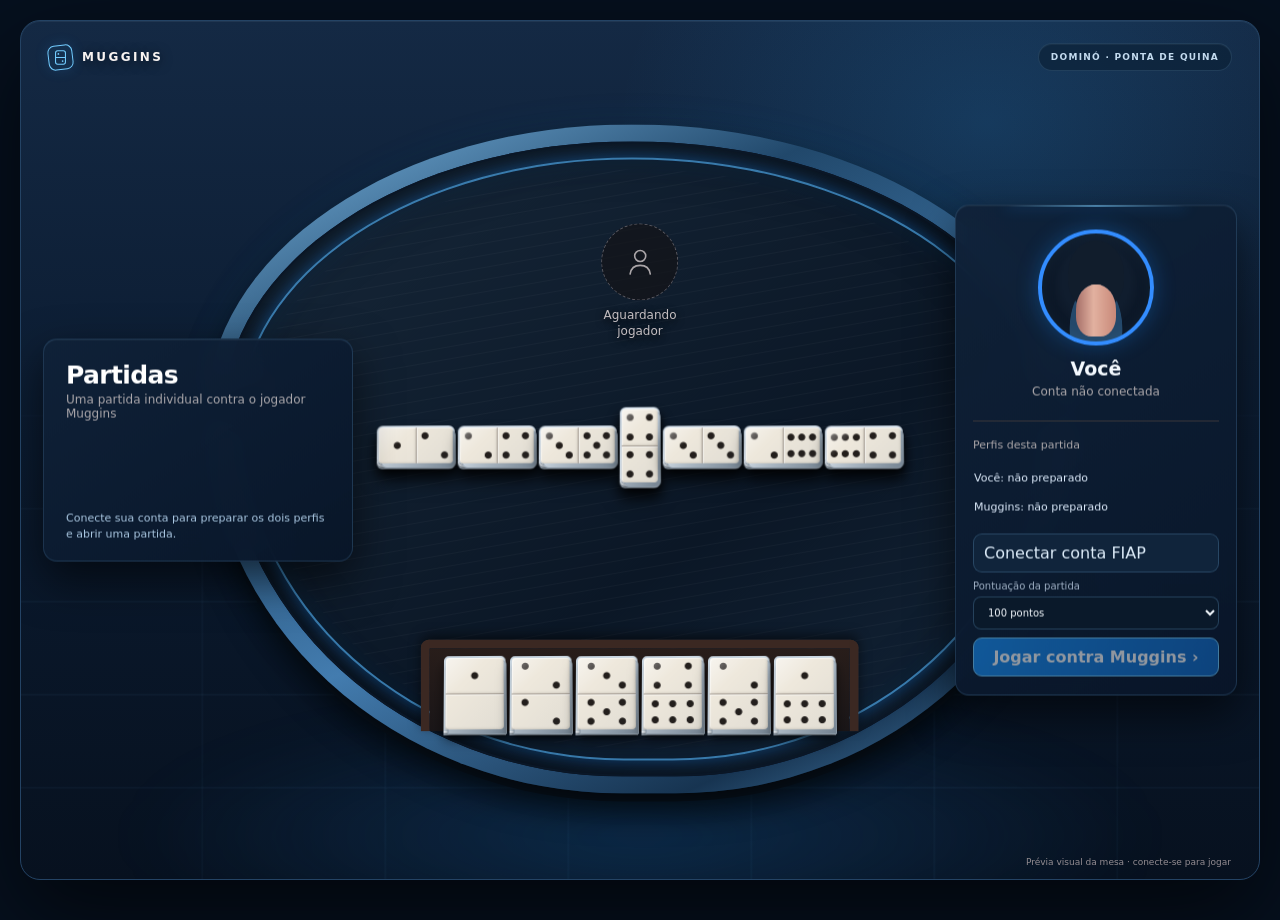
==== Muggins.Web/wwwroot/index.html @ 6d7291f7 "Add web client and double-end scoring" ====
<!doctype html>
<html lang="pt-BR">
<head>
  <meta charset="utf-8">
  <meta name="viewport" content="width=device-width, initial-scale=1">
  <meta name="theme-color" content="#071426">
  <title>Muggins — Partidas</title>
  <style>
    :root {
      --blue: #338dff;
      --blue-bright: #72ccff;
      --blue-pale: #b9e8ff;
      --coal: #071426;
      --panel: #0c1b30;
      --muted: #9eafc3;
      --white: #f3f8fd;
      --felt: #10243b;
      --wood: #173c62;
      font-family: Inter, ui-sans-serif, system-ui, -apple-system, BlinkMacSystemFont, "Segoe UI", sans-serif;
      color: var(--white);
      color-scheme: dark;
    }
    * { box-sizing: border-box; }
    body { min-width: 320px; min-height: 100vh; margin: 0; background: #06101e; }
    .stage {
      position: relative;
      width: min(1600px, calc(100% - 40px));
      height: min(920px, calc(100svh - 40px));
      min-height: 700px;
      margin: 20px auto;
      overflow: hidden;
      isolation: isolate;
      border: 1px solid #244364;
      border-radius: 20px;
      background:
        radial-gradient(ellipse at 51% 43%, #1a75bb42 0, transparent 37%),
        radial-gradient(ellipse at 78% 12%, #2a9ef12b 0, transparent 27%),
        linear-gradient(180deg, #142944 0%, #0b1b30 49%, #07111f 100%);
      box-shadow: 0 34px 90px #0009, inset 0 1px #b8e2ff12;
    }
    .stage::before {
      content: ""; position: absolute; z-index: -1; inset: 0;
      opacity: .33;
      background-image: repeating-linear-gradient(0deg, transparent 0 90px, #5384ae42 91px, transparent 93px), repeating-linear-gradient(90deg, transparent 0 180px, #5384ae35 181px, transparent 183px);
      mask-image: linear-gradient(transparent 33%, #000 65%);
    }
    .stage::after { content: ""; position: absolute; z-index: -1; left: 8%; right: 8%; bottom: -10%; height: 30%; background: radial-gradient(ellipse, #2089e536, transparent 70%); filter: blur(26px); }
    .topbar { position: absolute; z-index: 6; top: 22px; left: 27px; right: 27px; display: flex; align-items: center; justify-content: space-between; }
    .brand { display: flex; align-items: center; gap: 9px; color: #f8f3f1; font-size: 12px; font-weight: 850; letter-spacing: .2em; text-shadow: 0 2px 12px #0009; }
    .brand-mark { width: 25px; height: 25px; display: grid; place-items: center; border: 1px solid var(--blue-bright); border-radius: 7px; color: var(--blue-bright); background: #1a56852e; transform: rotate(-7deg); box-shadow: 0 0 14px #2e9cff26; }
    .brand-mark svg { width: 17px; height: 17px; transform: rotate(7deg); }
    .ambient-label { padding: 8px 12px; border: 1px solid #8fd0ff25; border-radius: 999px; color: #c4dbef; background: #0c2136a8; box-shadow: inset 0 1px #e7f6ff0c; font-size: 9px; font-weight: 700; letter-spacing: .14em; text-transform: uppercase; }
    .world { position: absolute; inset: 0; }

    .oval-table {
      position: absolute; left: 50%; top: 51%; width: min(70%, 1050px); height: 78%; min-height: 540px;
      transform: translate(-50%, -50%); border: 17px solid transparent; border-radius: 49% 51% 46% 48% / 43% 44% 56% 57%;
      background: linear-gradient(145deg, #17283a, #0b1726 60%, #14263a) padding-box, linear-gradient(155deg, #7ebbe8, #21486b 28%, #437caf 57%, #173451 83%, #5594c8) border-box;
      box-shadow: 0 18px 30px #000b, 0 8px 0 #0b1a2b, inset 0 0 0 2px #0b1726, inset 0 0 50px #0009, 0 0 38px #167cbd16;
    }
    .oval-table::before { content: ""; position: absolute; inset: 16px; border: 2px solid #54b7ff9c; border-radius: inherit; box-shadow: 0 0 16px #168cff58, inset 0 0 28px #168cff16; }
    .oval-table::after { content: ""; position: absolute; inset: 28px; border-radius: inherit; opacity: .45; background: repeating-linear-gradient(170deg, transparent 0 4px, #fff1 5px, transparent 6px 12px); pointer-events: none; }
    .table-cup { position: absolute; z-index: 1; top: 37%; width: 76px; height: 54px; border: 5px solid #345e80; border-radius: 45%; background: #0b1725; box-shadow: inset 0 0 0 2px #17324c, 0 4px 7px #0009, 0 0 13px #1c8de51c; }
    .table-cup.left { left: -25px; transform: rotate(-55deg); }
    .table-cup.right { right: -25px; transform: rotate(55deg); }
    .waiting-seat { position: absolute; z-index: 2; top: 13%; left: 50%; display: flex; flex-direction: column; align-items: center; gap: 8px; transform: translateX(-50%); color: #c4bec1; text-align: center; font-size: 12px; text-shadow: 0 2px 8px #000; }
    .waiting-icon { width: 77px; height: 77px; display: grid; place-items: center; border: 1px dashed #aaa2a879; border-radius: 50%; color: #aaa5a8; background: #141316a8; }
    .waiting-icon svg { width: 34px; height: 34px; }
    .waiting-seat span { max-width: 100px; line-height: 1.3; }
    .domino-chain { position: absolute; z-index: 3; top: 48%; left: 50%; display: flex; align-items: center; gap: 3px; transform: translate(-50%, -50%); filter: drop-shadow(0 8px 6px #0009); }
    .domino { position: relative; isolation: isolate; flex: 0 0 auto; display: flex; overflow: visible; border: 2px solid #d7e2ed; border-radius: 6px; background: linear-gradient(145deg, #fffdf6, #d9d2c7); box-shadow: 0 1px 0 #f7fbff, 0 2px 0 #bbc5cf, 0 4px 0 #87939e, 0 9px 13px #0008, inset 0 1px 1px #fff; transform: perspective(650px) rotateX(8deg) rotateY(-2deg); transform-style: preserve-3d; }
    .domino::before { content: ""; position: absolute; z-index: -1; inset: 2px -3px -5px 2px; border: 1px solid #8997a4; border-radius: inherit; background: linear-gradient(130deg, #edf5fc, #b5c1cc 40%, #748391); box-shadow: 0 3px 5px #0007; transform: translateZ(-3px); }
    .domino::after { content: ""; position: absolute; z-index: 2; inset: 0; border-radius: inherit; background: linear-gradient(135deg, #fff8, transparent 33%, #273f5611 100%); pointer-events: none; }
    .domino.horizontal { width: 78px; height: 40px; }
    .domino.vertical { width: 40px; height: 78px; flex-direction: column; }
    .half { --pip-core: 3.1px; --pip-halo: 4px; position: relative; flex: 1; min-width: 0; min-height: 0; background-color: #eee8dc; background-repeat: no-repeat; box-shadow: inset 1px 1px 1px #fff9, inset -1px -1px 2px #8c847938; }
    .horizontal .half:first-child { border-radius: 4px 0 0 4px; }
    .horizontal .half:last-child { border-radius: 0 4px 4px 0; }
    .horizontal .half + .half { border-left: 1px solid #a9a096; }
    .vertical .half:first-child, .rack .domino > .half:first-child { border-radius: 4px 4px 0 0; }
    .vertical .half:last-child, .rack .domino > .half:last-child { border-radius: 0 0 4px 4px; }
    .vertical .half + .half { border-top: 1px solid #a9a096; }
    .half[data-v="0"] { background-image: none; }
    .half[data-v="1"] { background-image: radial-gradient(circle at 50% 50%, #231e1b var(--pip-core), transparent var(--pip-halo)); }
    .half[data-v="2"] { background-image: radial-gradient(circle at 23% 23%, #231e1b var(--pip-core), transparent var(--pip-halo)), radial-gradient(circle at 77% 77%, #231e1b var(--pip-core), transparent var(--pip-halo)); }
    .half[data-v="3"] { background-image: radial-gradient(circle at 23% 23%, #231e1b var(--pip-core), transparent var(--pip-halo)), radial-gradient(circle at 50% 50%, #231e1b var(--pip-core), transparent var(--pip-halo)), radial-gradient(circle at 77% 77%, #231e1b var(--pip-core), transparent var(--pip-halo)); }
    .half[data-v="4"] { background-image: radial-gradient(circle at 23% 23%, #231e1b var(--pip-core), transparent var(--pip-halo)), radial-gradient(circle at 77% 23%, #231e1b var(--pip-core), transparent var(--pip-halo)), radial-gradient(circle at 23% 77%, #231e1b var(--pip-core), transparent var(--pip-halo)), radial-gradient(circle at 77% 77%, #231e1b var(--pip-core), transparent var(--pip-halo)); }
    .half[data-v="5"] { background-image: radial-gradient(circle at 23% 23%, #231e1b var(--pip-core), transparent var(--pip-halo)), radial-gradient(circle at 77% 23%, #231e1b var(--pip-core), transparent var(--pip-halo)), radial-gradient(circle at 50% 50%, #231e1b var(--pip-core), transparent var(--pip-halo)), radial-gradient(circle at 23% 77%, #231e1b var(--pip-core), transparent var(--pip-halo)), radial-gradient(circle at 77% 77%, #231e1b var(--pip-core), transparent var(--pip-halo)); }
    .half[data-v="6"] { background-image: radial-gradient(circle at 20% 27%, #231e1b var(--pip-core), transparent var(--pip-halo)), radial-gradient(circle at 50% 27%, #231e1b var(--pip-core), transparent var(--pip-halo)), radial-gradient(circle at 80% 27%, #231e1b var(--pip-core), transparent var(--pip-halo)), radial-gradient(circle at 20% 73%, #231e1b var(--pip-core), transparent var(--pip-halo)), radial-gradient(circle at 50% 73%, #231e1b var(--pip-core), transparent var(--pip-halo)), radial-gradient(circle at 80% 73%, #231e1b var(--pip-core), transparent var(--pip-halo)); }
    .rack { position: absolute; z-index: 3; left: 50%; bottom: 7%; display: flex; gap: 0; padding: 7px 12px 0; border: 9px solid #3b2822; border-bottom: 0; border-radius: 9px 9px 0 0; background: linear-gradient(180deg, #281d1a, #191517); box-shadow: 0 -4px 12px #0008; transform: translateX(-50%); }
    .rack .domino { width: 62px; height: 76px; flex-direction: column; margin: 0 2px; border-color: #c8d5e0; border-radius: 5px 5px 0 0; }
    .rack .half + .half { border-top: 1px solid #a9a096; border-left: 0; }
    .rack .half { background-size: 100% 100%; }
    .rooms-panel, .profile-panel { position: absolute; z-index: 5; top: 50%; border: 1px solid #47749a50; border-radius: 14px; background: linear-gradient(145deg, #102239f2, #091629f5); box-shadow: 0 18px 45px #0009, inset 0 1px #e1f4ff0c; backdrop-filter: blur(16px); transform: translateY(-50%); }
    .rooms-panel { left: 22px; width: 310px; padding: 21px 17px 18px; }
    .panel-heading { margin: 0 0 3px 5px; color: #fff; font-size: 25px; font-weight: 800; letter-spacing: -.025em; }
    .panel-subtitle { margin: 0 0 18px 5px; color: #aaa7ab; font-size: 12px; }
    .room-list { display: grid; gap: 8px; }
    .room-row { min-height: 58px; display: grid; grid-template-columns: 28px 1fr 1px 1fr 14px; align-items: center; gap: 10px; padding: 0 12px; border: 1px solid #29292c; border-radius: 10px; color: #cbc8ca; background: linear-gradient(135deg, #202022, #1a1a1c); font-size: 12px; }
    .room-row.selected { position: relative; border: 1px solid var(--blue); color: #fff; background: linear-gradient(105deg, #12385c, #122238 68%); box-shadow: 0 0 20px #168cff2a, inset 0 0 0 1px #8bd5ff1c; }
    .room-row.selected::before { content: ""; position: absolute; top: 10px; bottom: 10px; left: -1px; width: 3px; border-radius: 3px; background: var(--blue-bright); box-shadow: 0 0 10px #42aaff; }
    .people-icon { width: 21px; height: 21px; color: #a6a4a7; }
    .selected .people-icon { color: var(--blue-bright); }
    .room-separator { width: 1px; height: 24px; background: #454247; }
    .room-target { white-space: nowrap; }
    .chevron { color: #d5d1d3; font-size: 20px; font-weight: 300; line-height: 1; }
    .selected .chevron { color: var(--blue-bright); }
    .profile-panel { right: 22px; width: 282px; padding: 23px 17px 18px; text-align: center; }
    .profile-panel::before { content: ""; position: absolute; top: 0; left: 18%; right: 18%; height: 1px; background: linear-gradient(90deg, transparent, #7bcfff, transparent); box-shadow: 0 0 14px #168cff; }
    .portrait { width: 116px; height: 116px; display: grid; place-items: center; margin: 1px auto 12px; overflow: hidden; border: 4px solid var(--blue); border-radius: 50%; background: radial-gradient(circle at 50% 32%, #ecc5b5 0 19%, transparent 20%), radial-gradient(ellipse at 50% 89%, #24486a 0 34%, transparent 35%), radial-gradient(ellipse at 50% 44%, #101d2e 0 44%, #0a1423 69%); box-shadow: 0 0 22px #168cff50, inset 0 0 15px #8bd5ff15; font-size: 0; }
    .portrait::after { content: ""; width: 40px; height: 52px; margin-top: 45px; border-radius: 48% 48% 38% 38%; background: linear-gradient(90deg, #a66f68, #e2b1a0 44%, #c98979); box-shadow: 0 -36px 0 8px #111d2c; }
    .profile-name { margin: 0; font-size: 19px; font-weight: 750; }
    .profile-status { margin: 5px 0 0; color: #aaa6a9; font-size: 12px; }
    .profile-divider { height: 1px; margin: 22px 0 17px; background: #39373a; }
    .details-title { margin: 0 0 12px; color: #aaa6a9; text-align: left; font-size: 11px; }
    .detail-row { display: flex; align-items: center; gap: 13px; padding: 8px 1px; color: #f1eef0; text-align: left; font-size: 14px; }
    .detail-icon { width: 22px; height: 22px; color: #c3c1c3; }
    .detail-separator { width: 1px; height: 20px; margin-left: 2px; background: #464347; }
    .enter-link { min-height: 54px; display: flex; align-items: center; justify-content: center; gap: 8px; margin-top: 17px; border: 1px solid #74cfff; border-radius: 10px; color: #fff; background: linear-gradient(105deg, #168cf0, #1269c3); box-shadow: 0 7px 24px #087de755, inset 0 1px #d7f2ff55; font-size: 14px; font-weight: 800; text-decoration: none; transition: filter .2s ease, transform .2s ease; }
    .enter-link:hover { filter: brightness(1.12); transform: translateY(-1px); }
    .enter-link:focus-visible { outline: 3px solid #a6e2ff; outline-offset: 3px; }
    .disclaimer { position: absolute; z-index: 6; right: 28px; bottom: 12px; color: #938c91; font-size: 9px; }
    button, input, select { font: inherit; }
    .room-list { min-height: 62px; }
    .lobby-status { margin: 10px 5px 0; color: #a9c7e1; font-size: 11px; line-height: 1.45; }
    .setup-actions { display: grid; gap: 8px; margin-top: 12px; }
    .profile-action { min-height: 39px; padding: 8px 10px; border: 1px solid #47749a70; border-radius: 9px; color: #ddecf9; background: #10243b; text-align: left; cursor: pointer; }
    .profile-action:hover:not(:disabled) { border-color: var(--blue-bright); background: #123253; }
    .profile-action:disabled { opacity: .55; cursor: wait; }
    .profile-action.primary { border-color: #74cfff; color: #fff; background: linear-gradient(105deg, #168cf0, #1269c3); font-weight: 800; text-align: center; }
    .target-label { display: grid; gap: 5px; color: #9eafc3; font-size: 10px; text-align: left; }
    .target-label select { width: 100%; padding: 9px 10px; border: 1px solid #47749a70; border-radius: 8px; color: #f3f8fd; background: #0a192a; }
    .profile-detail { display: block; min-width: 0; overflow: hidden; color: #dceafa; font-size: 11px; text-overflow: ellipsis; white-space: nowrap; }
    .auth-overlay { position: fixed; z-index: 20; inset: 0; display: grid; place-items: center; padding: 18px; background: #030a13d9; backdrop-filter: blur(12px); }
    .auth-overlay[hidden] { display: none; }
    .auth-card { position: relative; width: min(430px, 100%); padding: 28px; border: 1px solid #4b88b7; border-radius: 18px; background: linear-gradient(145deg, #122b47, #091729); box-shadow: 0 25px 80px #000b, inset 0 1px #e1f4ff1b; }
    .auth-card h2 { margin: 0 32px 8px 0; font-size: 23px; }
    .auth-card p { color: #a9bfd5; font-size: 12px; line-height: 1.5; }
    .auth-form { display: grid; gap: 10px; margin-top: 16px; }
    #email-form[hidden], #token-form[hidden] { display: none !important; }
    .auth-form label { color: #bfd5e9; font-size: 11px; }
    .auth-form input { width: 100%; padding: 12px; border: 1px solid #41688b; border-radius: 9px; color: white; background: #071627; }
    .auth-form input:focus { outline: 2px solid #72ccff; outline-offset: 1px; }
    .auth-message { min-height: 18px; margin: 12px 0 0; color: #8fd6ff; font-size: 11px; }
    .auth-close { position: absolute; top: 14px; right: 15px; width: 34px; height: 34px; border: 1px solid #41688b; border-radius: 9px; color: #ddecf9; background: #0a1a2b; cursor: pointer; }
    .disconnect-button { color: #a9bfd5; background: transparent; border: 0; text-decoration: underline; cursor: pointer; font-size: 10px; }
    #start-match[hidden], #resume-match[hidden], #connect-open[hidden], #prepare-human[hidden], #prepare-bot[hidden], #disconnect[hidden] { display: none !important; }
    .profile-panel { max-height: 88%; overflow-y: auto; }

    @media (max-width: 1180px) and (min-width: 761px) {
      .rooms-panel { left: 15px; width: 275px; padding: 18px 13px; }
      .profile-panel { right: 15px; width: 255px; padding: 20px 14px 15px; }
      .room-row { grid-template-columns: 24px 1fr 1px 1fr 12px; gap: 7px; min-height: 54px; padding: 0 9px; font-size: 11px; }
      .oval-table { width: 73%; }
      .rack .domino { width: 52px; height: 66px; }
      .domino-chain { transform: translate(-50%, -50%) scale(.82); }
    }
    @media (max-width: 760px) {
      body { background: #06101e; }
      .stage { width: 100%; height: auto; min-height: 100svh; margin: 0; overflow: hidden; border: 0; border-radius: 0; }
      .topbar { top: 17px; left: 17px; right: 17px; }
      .ambient-label { font-size: 8px; }
      .world { position: relative; inset: auto; display: flex; flex-direction: column; gap: 13px; padding: 70px 13px 29px; }
      .oval-table { position: relative; inset: auto; order: 0; width: 100%; height: 295px; min-height: 0; transform: none; border-width: 11px; }
      .oval-table::before { inset: 10px; border-width: 1px; }
      .oval-table::after { inset: 20px; }
      .table-cup { width: 48px; height: 34px; border-width: 3px; }
      .table-cup.left { left: -20px; }
      .table-cup.right { right: -20px; }
      .waiting-seat { top: 9%; gap: 5px; font-size: 10px; }
      .waiting-icon { width: 54px; height: 54px; }
      .waiting-icon svg { width: 27px; }
      .domino-chain { top: 53%; gap: 1px; transform: translate(-50%, -50%) scale(.56); }
      .rack { bottom: 6%; padding: 4px 6px 0; border-width: 6px; }
      .rack .domino { width: 42px; height: 54px; margin: 0 1px; }
      .half[data-v="1"], .half[data-v="2"], .half[data-v="3"], .half[data-v="4"], .half[data-v="5"], .half[data-v="6"] { background-size: 100% 100%; }
      .rooms-panel, .profile-panel { position: relative; inset: auto; width: 100%; transform: none; }
      .rooms-panel { order: 1; padding: 17px 14px; }
      .profile-panel { order: 2; padding: 19px 15px 16px; }
      .room-list { grid-template-columns: repeat(2, minmax(0, 1fr)); gap: 7px; }
      .room-row { min-height: 51px; grid-template-columns: 20px 1fr 1px auto 10px; gap: 6px; padding: 0 7px; font-size: 10px; }
      .people-icon { width: 17px; height: 17px; }
      .room-target { font-size: 9px; }
      .room-separator { height: 19px; }
      .panel-heading { font-size: 22px; }
      .panel-subtitle { margin-bottom: 13px; font-size: 11px; }
      .profile-panel { display: grid; grid-template-columns: 84px 1fr; text-align: left; column-gap: 13px; }
      .portrait { grid-row: 1 / span 2; width: 77px; height: 77px; margin: 0; border-width: 3px; }
      .portrait::after { width: 31px; height: 42px; margin-top: 32px; box-shadow: 0 -29px 0 6px #2a1d22; }
      .profile-name { align-self: end; font-size: 17px; }
      .profile-status { align-self: start; margin-top: 3px; }
      .profile-divider, .details-title, .detail-row, .enter-link { grid-column: 1 / -1; }
      .profile-divider { margin: 14px 0 10px; }
      .details-title { margin-bottom: 5px; }
      .detail-row { padding: 6px 0; }
      .enter-link { min-height: 48px; margin-top: 12px; }
      .disclaimer { position: relative; right: auto; bottom: auto; order: 3; padding: 0 0 4px; text-align: center; }
    }
    @media (max-width: 380px) {
      .room-list { grid-template-columns: 1fr; }
      .room-row { min-height: 46px; grid-template-columns: 24px 1fr 1px 1fr 14px; gap: 8px; padding: 0 10px; font-size: 11px; }
      .room-target { font-size: 10px; }
      .oval-table { height: 260px; }
      .domino-chain { transform: translate(-50%, -50%) scale(.5); }
      .rack .domino { width: 38px; height: 49px; }
    }
    @media (prefers-reduced-motion: reduce) { *, *::before, *::after { transition-duration: .01ms !important; } }
  </style>
</head>
<body data-page="lobby">
  <main class="stage">
    <header class="topbar">
      <div class="brand"><span class="brand-mark" aria-hidden="true"><svg viewBox="0 0 24 24" fill="none"><rect x="5" y="2.5" width="14" height="19" rx="3" stroke="currentColor" stroke-width="1.5"/><path d="M5.5 12h13" stroke="currentColor" stroke-width="1.5"/><circle cx="9" cy="7" r="1.2" fill="currentColor"/><circle cx="15" cy="17" r="1.2" fill="currentColor"/></svg></span>MUGGINS</div>
      <span class="ambient-label">Dominó · Ponta de quina</span>
    </header>
    <div class="world">
      <section class="oval-table" aria-label="Mesa de dominó aguardando um jogador">
        <div class="table-cup left" aria-hidden="true"></div><div class="table-cup right" aria-hidden="true"></div>
        <div class="waiting-seat"><div class="waiting-icon" aria-hidden="true"><svg viewBox="0 0 32 32" fill="none"><circle cx="16" cy="10" r="5.2" stroke="currentColor" stroke-width="1.5"/><path d="M6.5 27c.8-5.5 4.1-8.2 9.5-8.2s8.7 2.7 9.5 8.2" stroke="currentColor" stroke-width="1.5" stroke-linecap="round"/></svg></div><span>Aguardando<br>jogador</span></div>
        <div class="domino-chain" aria-hidden="true">
          <div class="domino horizontal"><span class="half" data-v="1"></span><span class="half" data-v="2"></span></div>
          <div class="domino horizontal"><span class="half" data-v="2"></span><span class="half" data-v="4"></span></div>
          <div class="domino horizontal"><span class="half" data-v="3"></span><span class="half" data-v="5"></span></div>
          <div class="domino vertical"><span class="half" data-v="4"></span><span class="half" data-v="4"></span></div>
          <div class="domino horizontal"><span class="half" data-v="3"></span><span class="half" data-v="3"></span></div>
          <div class="domino horizontal"><span class="half" data-v="2"></span><span class="half" data-v="6"></span></div>
          <div class="domino horizontal"><span class="half" data-v="6"></span><span class="half" data-v="4"></span></div>
        </div>
        <div class="rack" aria-hidden="true">
          <div class="domino"><span class="half" data-v="1"></span><span class="half" data-v="0"></span></div>
          <div class="domino"><span class="half" data-v="2"></span><span class="half" data-v="2"></span></div>
          <div class="domino"><span class="half" data-v="3"></span><span class="half" data-v="5"></span></div>
          <div class="domino"><span class="half" data-v="4"></span><span class="half" data-v="6"></span></div>
          <div class="domino"><span class="half" data-v="2"></span><span class="half" data-v="5"></span></div>
          <div class="domino"><span class="half" data-v="1"></span><span class="half" data-v="6"></span></div>
        </div>
      </section>

      <section class="rooms-panel" aria-labelledby="rooms-title">
        <h1 class="panel-heading" id="rooms-title">Partidas</h1>
        <p class="panel-subtitle" id="lobby-subtitle">Uma partida individual contra o jogador Muggins</p>
        <div class="room-list" id="room-list" aria-live="polite"></div>
        <p class="lobby-status" id="lobby-status">Conecte sua conta para preparar os dois perfis e abrir uma partida.</p>
      </section>

      <aside class="profile-panel" aria-label="Seu perfil e mesa selecionada">
        <div class="portrait" aria-hidden="true"></div>
        <h2 class="profile-name" id="profile-name">Você</h2>
        <p class="profile-status" id="profile-status">Conta não conectada</p>
        <div class="profile-divider"></div>
        <p class="details-title">Perfis desta partida</p>
        <div class="detail-row"><span class="profile-detail" id="human-profile">Você: não preparado</span></div>
        <div class="detail-row"><span class="profile-detail" id="bot-profile">Muggins: não preparado</span></div>
        <div class="setup-actions">
          <button class="profile-action" id="connect-open" type="button">Conectar conta FIAP</button>
          <button class="profile-action" id="prepare-human" type="button" hidden>Preparar seu perfil</button>
          <button class="profile-action" id="prepare-bot" type="button" hidden>Preparar perfil Muggins</button>
          <label class="target-label">Pontuação da partida
            <select id="target-score"><option value="50">50 pontos</option><option value="100" selected>100 pontos</option><option value="150">150 pontos</option></select>
          </label>
          <button class="profile-action primary" id="start-match" type="button" disabled>Jogar contra Muggins ›</button>
          <a class="enter-link" id="resume-match" href="partida.html" hidden>Continuar partida ›</a>
          <button class="disconnect-button" id="disconnect" type="button" hidden>Desconectar e liberar perfis</button>
        </div>
      </aside>
    </div>
    <span class="disclaimer" id="disclaimer">Prévia visual da mesa · conecte-se para jogar</span>
  </main>
  <div class="auth-overlay" id="auth-overlay" hidden>
    <section class="auth-card" role="dialog" aria-modal="true" aria-labelledby="auth-title">
      <button class="auth-close" id="auth-close" type="button" aria-label="Fechar">×</button>
      <h2 id="auth-title">Conectar sua conta</h2>
      <p>Use seu e-mail FIAP para solicitar um token. O token e as chaves dos perfis ficam guardados de forma protegida neste computador.</p>
      <form class="auth-form" id="email-form">
        <label for="login-email">E-mail FIAP</label>
        <input id="login-email" name="email" type="email" autocomplete="email" required placeholder="nome@fiap.com.br">
        <button class="profile-action primary" type="submit">Solicitar token por e-mail</button>
      </form>
      <form class="auth-form" id="token-form" hidden>
        <label for="access-token">Token recebido por e-mail</label>
        <input id="access-token" name="token" type="password" autocomplete="one-time-code" required>
        <button class="profile-action primary" type="submit">Conectar</button>
      </form>
      <p class="auth-message" id="auth-message" role="status" aria-live="polite"></p>
    </section>
  </div>
  <script src="/app.js" defer></script>
</body>
</html>
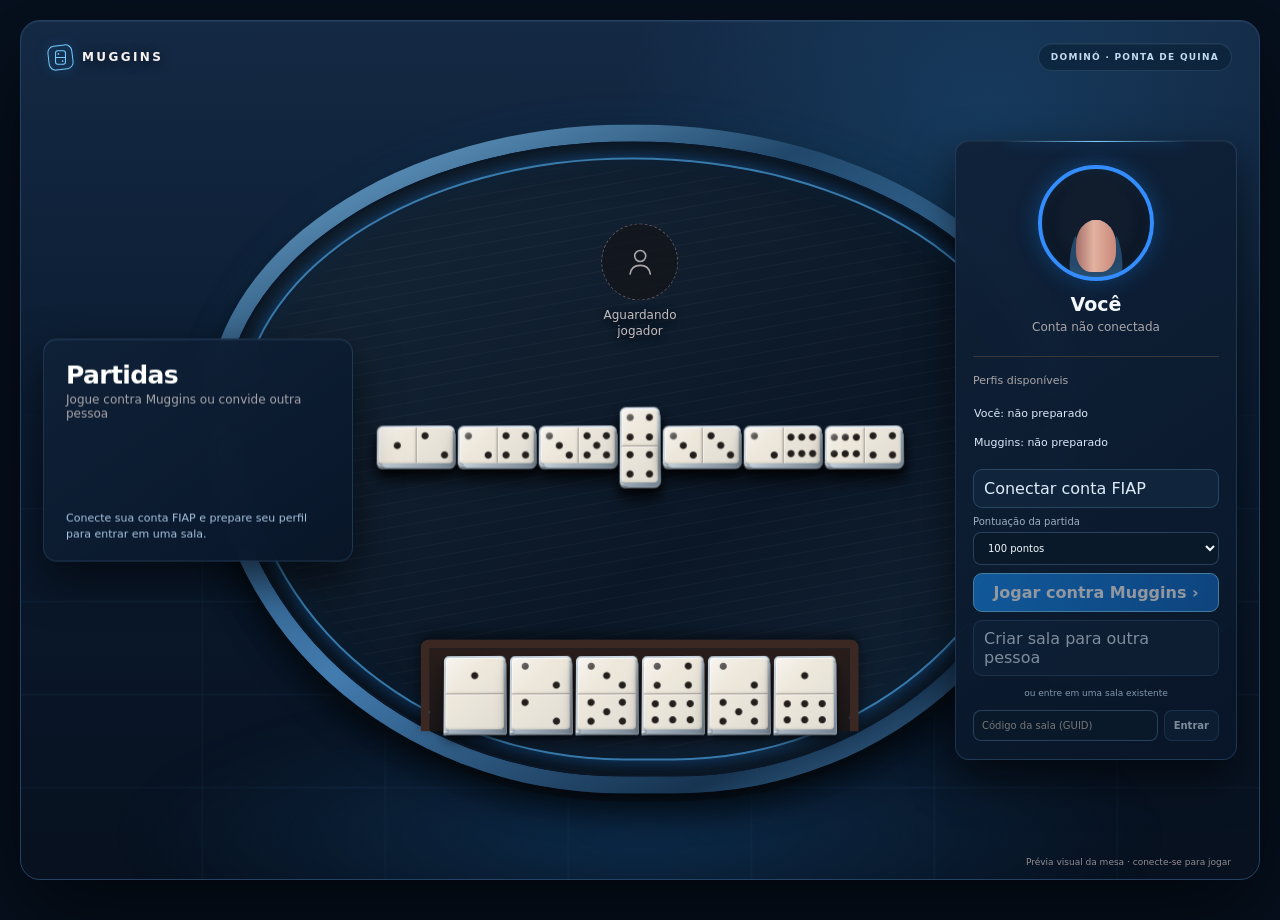
==== commit ee7d01bb: "Add online room controls to lobby" ====
--- a/Muggins.Web/wwwroot/index.html
+++ b/Muggins.Web/wwwroot/index.html
@@ -130,6 +130,15 @@
     .profile-action.primary { border-color: #74cfff; color: #fff; background: linear-gradient(105deg, #168cf0, #1269c3); font-weight: 800; text-align: center; }
     .target-label { display: grid; gap: 5px; color: #9eafc3; font-size: 10px; text-align: left; }
     .target-label select { width: 100%; padding: 9px 10px; border: 1px solid #47749a70; border-radius: 8px; color: #f3f8fd; background: #0a192a; }
+    .online-separator { margin: 4px 0; color: #8298ae; text-align: center; font-size: 9px; }
+    .join-room-row { display: grid; grid-template-columns: minmax(0, 1fr) auto; gap: 6px; }
+    .join-room-row input { min-width: 0; padding: 9px 8px; border: 1px solid #47749a70; border-radius: 8px; color: #f3f8fd; background: #0a192a; font-size: 10px; }
+    .join-room-row button, .small-action { padding: 7px 9px; border: 1px solid #47749a70; border-radius: 8px; color: #ddecf9; background: #10243b; cursor: pointer; font-size: 10px; font-weight: 700; }
+    .join-room-row button:disabled, .profile-action:disabled, .small-action:disabled { cursor: not-allowed; opacity: .55; }
+    .online-room { display: grid; gap: 6px; padding: 10px; border: 1px solid #47749a70; border-radius: 10px; background: #08182a; text-align: left; }
+    .online-room[hidden] { display: none !important; }
+    .online-room-status { margin: 0; color: #c3dbf0; font-size: 10px; line-height: 1.4; }
+    .online-code { overflow-wrap: anywhere; color: #8fd6ff; font-family: ui-monospace, monospace; font-size: 10px; }
     .profile-detail { display: block; min-width: 0; overflow: hidden; color: #dceafa; font-size: 11px; text-overflow: ellipsis; white-space: nowrap; }
     .auth-overlay { position: fixed; z-index: 20; inset: 0; display: grid; place-items: center; padding: 18px; background: #030a13d9; backdrop-filter: blur(12px); }
     .auth-overlay[hidden] { display: none; }
@@ -144,7 +153,7 @@
     .auth-message { min-height: 18px; margin: 12px 0 0; color: #8fd6ff; font-size: 11px; }
     .auth-close { position: absolute; top: 14px; right: 15px; width: 34px; height: 34px; border: 1px solid #41688b; border-radius: 9px; color: #ddecf9; background: #0a1a2b; cursor: pointer; }
     .disconnect-button { color: #a9bfd5; background: transparent; border: 0; text-decoration: underline; cursor: pointer; font-size: 10px; }
-    #start-match[hidden], #resume-match[hidden], #connect-open[hidden], #prepare-human[hidden], #prepare-bot[hidden], #disconnect[hidden] { display: none !important; }
+    #start-match[hidden], #resume-match[hidden], #connect-open[hidden], #prepare-human[hidden], #prepare-bot[hidden], #disconnect[hidden], #create-online[hidden], #start-online[hidden] { display: none !important; }
     .profile-panel { max-height: 88%; overflow-y: auto; }
 
     @media (max-width: 1180px) and (min-width: 761px) {
@@ -238,9 +247,9 @@
 
       <section class="rooms-panel" aria-labelledby="rooms-title">
         <h1 class="panel-heading" id="rooms-title">Partidas</h1>
-        <p class="panel-subtitle" id="lobby-subtitle">Uma partida individual contra o jogador Muggins</p>
+        <p class="panel-subtitle" id="lobby-subtitle">Jogue contra Muggins ou convide outra pessoa</p>
         <div class="room-list" id="room-list" aria-live="polite"></div>
-        <p class="lobby-status" id="lobby-status">Conecte sua conta para preparar os dois perfis e abrir uma partida.</p>
+        <p class="lobby-status" id="lobby-status">Conecte sua conta FIAP e prepare seu perfil para entrar em uma sala.</p>
       </section>
 
       <aside class="profile-panel" aria-label="Seu perfil e mesa selecionada">
@@ -248,7 +257,7 @@
         <h2 class="profile-name" id="profile-name">Você</h2>
         <p class="profile-status" id="profile-status">Conta não conectada</p>
         <div class="profile-divider"></div>
-        <p class="details-title">Perfis desta partida</p>
+        <p class="details-title">Perfis disponíveis</p>
         <div class="detail-row"><span class="profile-detail" id="human-profile">Você: não preparado</span></div>
         <div class="detail-row"><span class="profile-detail" id="bot-profile">Muggins: não preparado</span></div>
         <div class="setup-actions">
@@ -259,6 +268,18 @@
             <select id="target-score"><option value="50">50 pontos</option><option value="100" selected>100 pontos</option><option value="150">150 pontos</option></select>
           </label>
           <button class="profile-action primary" id="start-match" type="button" disabled>Jogar contra Muggins ›</button>
+          <button class="profile-action" id="create-online" type="button" disabled>Criar sala para outra pessoa</button>
+          <div class="online-separator">ou entre em uma sala existente</div>
+          <div class="join-room-row">
+            <input id="join-room-code" type="text" inputmode="text" autocomplete="off" placeholder="Código da sala (GUID)" aria-label="Código da sala">
+            <button id="join-online" type="button" disabled>Entrar</button>
+          </div>
+          <div class="online-room" id="online-room" hidden>
+            <p class="online-room-status" id="online-room-status"></p>
+            <strong class="online-code" id="online-room-code"></strong>
+            <button class="small-action" id="copy-room-code" type="button">Copiar código</button>
+            <button class="profile-action primary" id="start-online" type="button" hidden>Iniciar com o outro jogador ›</button>
+          </div>
           <a class="enter-link" id="resume-match" href="partida.html" hidden>Continuar partida ›</a>
           <button class="disconnect-button" id="disconnect" type="button" hidden>Desconectar e liberar perfis</button>
         </div>
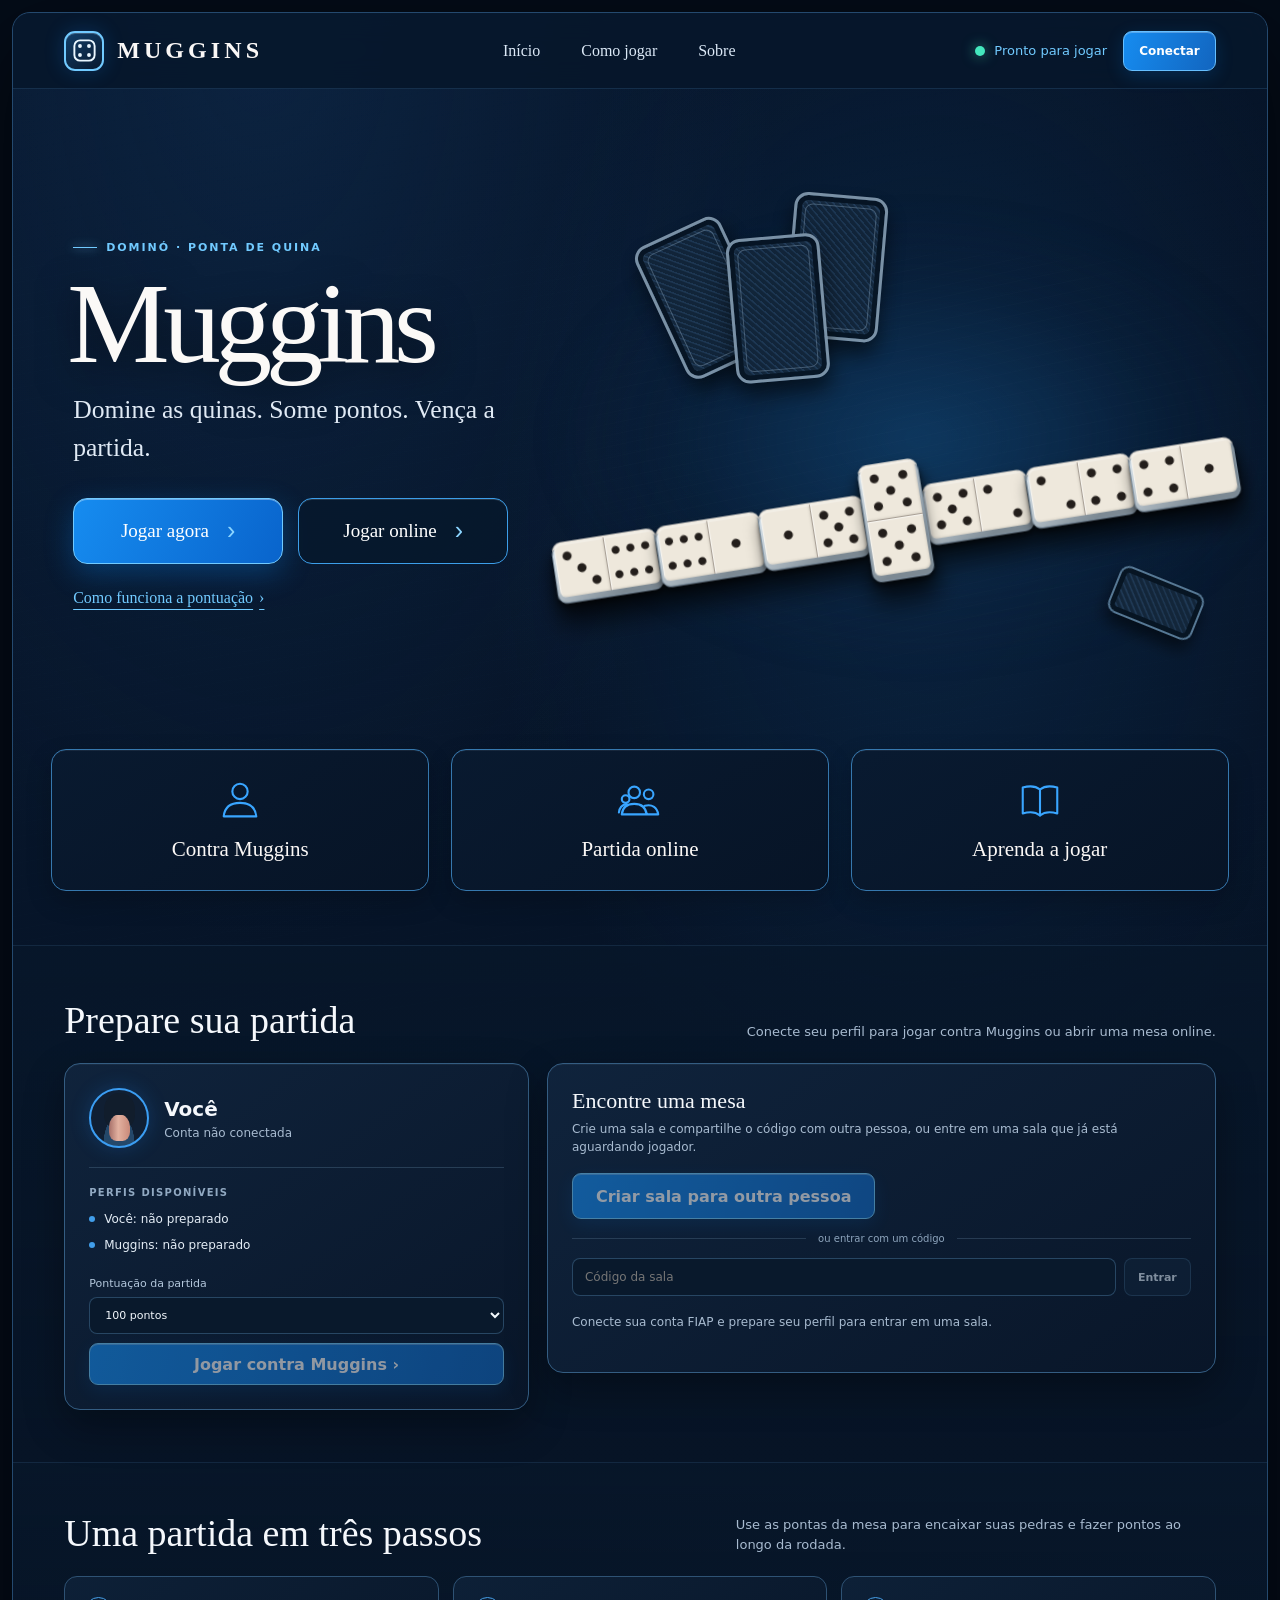
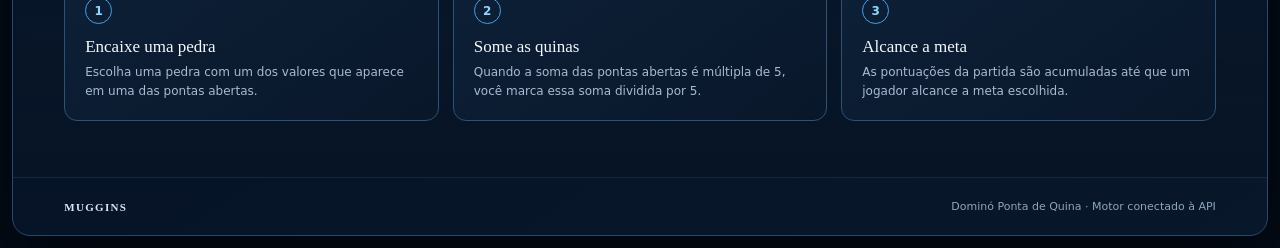
==== commit a14e3872: "Redesenha página inicial do Muggins" ====
--- a/Muggins.Web/wwwroot/index.html
+++ b/Muggins.Web/wwwroot/index.html
@@ -4,146 +4,161 @@
   <meta charset="utf-8">
   <meta name="viewport" content="width=device-width, initial-scale=1">
   <meta name="theme-color" content="#071426">
-  <title>Muggins — Partidas</title>
+  <title>Muggins — Dominó Ponta de Quina</title>
   <style>
     :root {
-      --blue: #338dff;
-      --blue-bright: #72ccff;
-      --blue-pale: #b9e8ff;
-      --coal: #071426;
-      --panel: #0c1b30;
-      --muted: #9eafc3;
-      --white: #f3f8fd;
-      --felt: #10243b;
-      --wood: #173c62;
+      --blue: #168cff;
+      --blue-bright: #71caff;
+      --blue-soft: #a9ddff;
+      --navy: #061326;
+      --panel: #0b1b30;
+      --muted: #a8bbd0;
+      --white: #f5f8fc;
       font-family: Inter, ui-sans-serif, system-ui, -apple-system, BlinkMacSystemFont, "Segoe UI", sans-serif;
       color: var(--white);
       color-scheme: dark;
     }
     * { box-sizing: border-box; }
-    body { min-width: 320px; min-height: 100vh; margin: 0; background: #06101e; }
-    .stage {
-      position: relative;
-      width: min(1600px, calc(100% - 40px));
-      height: min(920px, calc(100svh - 40px));
-      min-height: 700px;
-      margin: 20px auto;
-      overflow: hidden;
-      isolation: isolate;
-      border: 1px solid #244364;
-      border-radius: 20px;
-      background:
-        radial-gradient(ellipse at 51% 43%, #1a75bb42 0, transparent 37%),
-        radial-gradient(ellipse at 78% 12%, #2a9ef12b 0, transparent 27%),
-        linear-gradient(180deg, #142944 0%, #0b1b30 49%, #07111f 100%);
-      box-shadow: 0 34px 90px #0009, inset 0 1px #b8e2ff12;
-    }
-    .stage::before {
-      content: ""; position: absolute; z-index: -1; inset: 0;
-      opacity: .33;
-      background-image: repeating-linear-gradient(0deg, transparent 0 90px, #5384ae42 91px, transparent 93px), repeating-linear-gradient(90deg, transparent 0 180px, #5384ae35 181px, transparent 183px);
-      mask-image: linear-gradient(transparent 33%, #000 65%);
-    }
-    .stage::after { content: ""; position: absolute; z-index: -1; left: 8%; right: 8%; bottom: -10%; height: 30%; background: radial-gradient(ellipse, #2089e536, transparent 70%); filter: blur(26px); }
-    .topbar { position: absolute; z-index: 6; top: 22px; left: 27px; right: 27px; display: flex; align-items: center; justify-content: space-between; }
-    .brand { display: flex; align-items: center; gap: 9px; color: #f8f3f1; font-size: 12px; font-weight: 850; letter-spacing: .2em; text-shadow: 0 2px 12px #0009; }
-    .brand-mark { width: 25px; height: 25px; display: grid; place-items: center; border: 1px solid var(--blue-bright); border-radius: 7px; color: var(--blue-bright); background: #1a56852e; transform: rotate(-7deg); box-shadow: 0 0 14px #2e9cff26; }
-    .brand-mark svg { width: 17px; height: 17px; transform: rotate(7deg); }
-    .ambient-label { padding: 8px 12px; border: 1px solid #8fd0ff25; border-radius: 999px; color: #c4dbef; background: #0c2136a8; box-shadow: inset 0 1px #e7f6ff0c; font-size: 9px; font-weight: 700; letter-spacing: .14em; text-transform: uppercase; }
-    .world { position: absolute; inset: 0; }
-
-    .oval-table {
-      position: absolute; left: 50%; top: 51%; width: min(70%, 1050px); height: 78%; min-height: 540px;
-      transform: translate(-50%, -50%); border: 17px solid transparent; border-radius: 49% 51% 46% 48% / 43% 44% 56% 57%;
-      background: linear-gradient(145deg, #17283a, #0b1726 60%, #14263a) padding-box, linear-gradient(155deg, #7ebbe8, #21486b 28%, #437caf 57%, #173451 83%, #5594c8) border-box;
-      box-shadow: 0 18px 30px #000b, 0 8px 0 #0b1a2b, inset 0 0 0 2px #0b1726, inset 0 0 50px #0009, 0 0 38px #167cbd16;
-    }
-    .oval-table::before { content: ""; position: absolute; inset: 16px; border: 2px solid #54b7ff9c; border-radius: inherit; box-shadow: 0 0 16px #168cff58, inset 0 0 28px #168cff16; }
-    .oval-table::after { content: ""; position: absolute; inset: 28px; border-radius: inherit; opacity: .45; background: repeating-linear-gradient(170deg, transparent 0 4px, #fff1 5px, transparent 6px 12px); pointer-events: none; }
-    .table-cup { position: absolute; z-index: 1; top: 37%; width: 76px; height: 54px; border: 5px solid #345e80; border-radius: 45%; background: #0b1725; box-shadow: inset 0 0 0 2px #17324c, 0 4px 7px #0009, 0 0 13px #1c8de51c; }
-    .table-cup.left { left: -25px; transform: rotate(-55deg); }
-    .table-cup.right { right: -25px; transform: rotate(55deg); }
-    .waiting-seat { position: absolute; z-index: 2; top: 13%; left: 50%; display: flex; flex-direction: column; align-items: center; gap: 8px; transform: translateX(-50%); color: #c4bec1; text-align: center; font-size: 12px; text-shadow: 0 2px 8px #000; }
-    .waiting-icon { width: 77px; height: 77px; display: grid; place-items: center; border: 1px dashed #aaa2a879; border-radius: 50%; color: #aaa5a8; background: #141316a8; }
-    .waiting-icon svg { width: 34px; height: 34px; }
-    .waiting-seat span { max-width: 100px; line-height: 1.3; }
-    .domino-chain { position: absolute; z-index: 3; top: 48%; left: 50%; display: flex; align-items: center; gap: 3px; transform: translate(-50%, -50%); filter: drop-shadow(0 8px 6px #0009); }
-    .domino { position: relative; isolation: isolate; flex: 0 0 auto; display: flex; overflow: visible; border: 2px solid #d7e2ed; border-radius: 6px; background: linear-gradient(145deg, #fffdf6, #d9d2c7); box-shadow: 0 1px 0 #f7fbff, 0 2px 0 #bbc5cf, 0 4px 0 #87939e, 0 9px 13px #0008, inset 0 1px 1px #fff; transform: perspective(650px) rotateX(8deg) rotateY(-2deg); transform-style: preserve-3d; }
-    .domino::before { content: ""; position: absolute; z-index: -1; inset: 2px -3px -5px 2px; border: 1px solid #8997a4; border-radius: inherit; background: linear-gradient(130deg, #edf5fc, #b5c1cc 40%, #748391); box-shadow: 0 3px 5px #0007; transform: translateZ(-3px); }
-    .domino::after { content: ""; position: absolute; z-index: 2; inset: 0; border-radius: inherit; background: linear-gradient(135deg, #fff8, transparent 33%, #273f5611 100%); pointer-events: none; }
-    .domino.horizontal { width: 78px; height: 40px; }
-    .domino.vertical { width: 40px; height: 78px; flex-direction: column; }
-    .half { --pip-core: 3.1px; --pip-halo: 4px; position: relative; flex: 1; min-width: 0; min-height: 0; background-color: #eee8dc; background-repeat: no-repeat; box-shadow: inset 1px 1px 1px #fff9, inset -1px -1px 2px #8c847938; }
-    .horizontal .half:first-child { border-radius: 4px 0 0 4px; }
-    .horizontal .half:last-child { border-radius: 0 4px 4px 0; }
-    .horizontal .half + .half { border-left: 1px solid #a9a096; }
-    .vertical .half:first-child, .rack .domino > .half:first-child { border-radius: 4px 4px 0 0; }
-    .vertical .half:last-child, .rack .domino > .half:last-child { border-radius: 0 0 4px 4px; }
-    .vertical .half + .half { border-top: 1px solid #a9a096; }
-    .half[data-v="0"] { background-image: none; }
-    .half[data-v="1"] { background-image: radial-gradient(circle at 50% 50%, #231e1b var(--pip-core), transparent var(--pip-halo)); }
-    .half[data-v="2"] { background-image: radial-gradient(circle at 23% 23%, #231e1b var(--pip-core), transparent var(--pip-halo)), radial-gradient(circle at 77% 77%, #231e1b var(--pip-core), transparent var(--pip-halo)); }
-    .half[data-v="3"] { background-image: radial-gradient(circle at 23% 23%, #231e1b var(--pip-core), transparent var(--pip-halo)), radial-gradient(circle at 50% 50%, #231e1b var(--pip-core), transparent var(--pip-halo)), radial-gradient(circle at 77% 77%, #231e1b var(--pip-core), transparent var(--pip-halo)); }
-    .half[data-v="4"] { background-image: radial-gradient(circle at 23% 23%, #231e1b var(--pip-core), transparent var(--pip-halo)), radial-gradient(circle at 77% 23%, #231e1b var(--pip-core), transparent var(--pip-halo)), radial-gradient(circle at 23% 77%, #231e1b var(--pip-core), transparent var(--pip-halo)), radial-gradient(circle at 77% 77%, #231e1b var(--pip-core), transparent var(--pip-halo)); }
-    .half[data-v="5"] { background-image: radial-gradient(circle at 23% 23%, #231e1b var(--pip-core), transparent var(--pip-halo)), radial-gradient(circle at 77% 23%, #231e1b var(--pip-core), transparent var(--pip-halo)), radial-gradient(circle at 50% 50%, #231e1b var(--pip-core), transparent var(--pip-halo)), radial-gradient(circle at 23% 77%, #231e1b var(--pip-core), transparent var(--pip-halo)), radial-gradient(circle at 77% 77%, #231e1b var(--pip-core), transparent var(--pip-halo)); }
-    .half[data-v="6"] { background-image: radial-gradient(circle at 20% 27%, #231e1b var(--pip-core), transparent var(--pip-halo)), radial-gradient(circle at 50% 27%, #231e1b var(--pip-core), transparent var(--pip-halo)), radial-gradient(circle at 80% 27%, #231e1b var(--pip-core), transparent var(--pip-halo)), radial-gradient(circle at 20% 73%, #231e1b var(--pip-core), transparent var(--pip-halo)), radial-gradient(circle at 50% 73%, #231e1b var(--pip-core), transparent var(--pip-halo)), radial-gradient(circle at 80% 73%, #231e1b var(--pip-core), transparent var(--pip-halo)); }
-    .rack { position: absolute; z-index: 3; left: 50%; bottom: 7%; display: flex; gap: 0; padding: 7px 12px 0; border: 9px solid #3b2822; border-bottom: 0; border-radius: 9px 9px 0 0; background: linear-gradient(180deg, #281d1a, #191517); box-shadow: 0 -4px 12px #0008; transform: translateX(-50%); }
-    .rack .domino { width: 62px; height: 76px; flex-direction: column; margin: 0 2px; border-color: #c8d5e0; border-radius: 5px 5px 0 0; }
-    .rack .half + .half { border-top: 1px solid #a9a096; border-left: 0; }
-    .rack .half { background-size: 100% 100%; }
-    .rooms-panel, .profile-panel { position: absolute; z-index: 5; top: 50%; border: 1px solid #47749a50; border-radius: 14px; background: linear-gradient(145deg, #102239f2, #091629f5); box-shadow: 0 18px 45px #0009, inset 0 1px #e1f4ff0c; backdrop-filter: blur(16px); transform: translateY(-50%); }
-    .rooms-panel { left: 22px; width: 310px; padding: 21px 17px 18px; }
-    .panel-heading { margin: 0 0 3px 5px; color: #fff; font-size: 25px; font-weight: 800; letter-spacing: -.025em; }
-    .panel-subtitle { margin: 0 0 18px 5px; color: #aaa7ab; font-size: 12px; }
-    .room-list { display: grid; gap: 8px; }
-    .room-row { min-height: 58px; display: grid; grid-template-columns: 28px 1fr 1px 1fr 14px; align-items: center; gap: 10px; padding: 0 12px; border: 1px solid #29292c; border-radius: 10px; color: #cbc8ca; background: linear-gradient(135deg, #202022, #1a1a1c); font-size: 12px; }
-    .room-row.selected { position: relative; border: 1px solid var(--blue); color: #fff; background: linear-gradient(105deg, #12385c, #122238 68%); box-shadow: 0 0 20px #168cff2a, inset 0 0 0 1px #8bd5ff1c; }
-    .room-row.selected::before { content: ""; position: absolute; top: 10px; bottom: 10px; left: -1px; width: 3px; border-radius: 3px; background: var(--blue-bright); box-shadow: 0 0 10px #42aaff; }
-    .people-icon { width: 21px; height: 21px; color: #a6a4a7; }
-    .selected .people-icon { color: var(--blue-bright); }
-    .room-separator { width: 1px; height: 24px; background: #454247; }
-    .room-target { white-space: nowrap; }
-    .chevron { color: #d5d1d3; font-size: 20px; font-weight: 300; line-height: 1; }
-    .selected .chevron { color: var(--blue-bright); }
-    .profile-panel { right: 22px; width: 282px; padding: 23px 17px 18px; text-align: center; }
-    .profile-panel::before { content: ""; position: absolute; top: 0; left: 18%; right: 18%; height: 1px; background: linear-gradient(90deg, transparent, #7bcfff, transparent); box-shadow: 0 0 14px #168cff; }
-    .portrait { width: 116px; height: 116px; display: grid; place-items: center; margin: 1px auto 12px; overflow: hidden; border: 4px solid var(--blue); border-radius: 50%; background: radial-gradient(circle at 50% 32%, #ecc5b5 0 19%, transparent 20%), radial-gradient(ellipse at 50% 89%, #24486a 0 34%, transparent 35%), radial-gradient(ellipse at 50% 44%, #101d2e 0 44%, #0a1423 69%); box-shadow: 0 0 22px #168cff50, inset 0 0 15px #8bd5ff15; font-size: 0; }
-    .portrait::after { content: ""; width: 40px; height: 52px; margin-top: 45px; border-radius: 48% 48% 38% 38%; background: linear-gradient(90deg, #a66f68, #e2b1a0 44%, #c98979); box-shadow: 0 -36px 0 8px #111d2c; }
-    .profile-name { margin: 0; font-size: 19px; font-weight: 750; }
-    .profile-status { margin: 5px 0 0; color: #aaa6a9; font-size: 12px; }
-    .profile-divider { height: 1px; margin: 22px 0 17px; background: #39373a; }
-    .details-title { margin: 0 0 12px; color: #aaa6a9; text-align: left; font-size: 11px; }
-    .detail-row { display: flex; align-items: center; gap: 13px; padding: 8px 1px; color: #f1eef0; text-align: left; font-size: 14px; }
-    .detail-icon { width: 22px; height: 22px; color: #c3c1c3; }
-    .detail-separator { width: 1px; height: 20px; margin-left: 2px; background: #464347; }
-    .enter-link { min-height: 54px; display: flex; align-items: center; justify-content: center; gap: 8px; margin-top: 17px; border: 1px solid #74cfff; border-radius: 10px; color: #fff; background: linear-gradient(105deg, #168cf0, #1269c3); box-shadow: 0 7px 24px #087de755, inset 0 1px #d7f2ff55; font-size: 14px; font-weight: 800; text-decoration: none; transition: filter .2s ease, transform .2s ease; }
-    .enter-link:hover { filter: brightness(1.12); transform: translateY(-1px); }
-    .enter-link:focus-visible { outline: 3px solid #a6e2ff; outline-offset: 3px; }
-    .disclaimer { position: absolute; z-index: 6; right: 28px; bottom: 12px; color: #938c91; font-size: 9px; }
+    [hidden] { display: none !important; }
+    html { scroll-behavior: smooth; }
+    body { min-width: 320px; min-height: 100vh; margin: 0; padding: 12px; color: var(--white); background: #040c18; }
     button, input, select { font: inherit; }
-    .room-list { min-height: 62px; }
-    .lobby-status { margin: 10px 5px 0; color: #a9c7e1; font-size: 11px; line-height: 1.45; }
-    .setup-actions { display: grid; gap: 8px; margin-top: 12px; }
-    .profile-action { min-height: 39px; padding: 8px 10px; border: 1px solid #47749a70; border-radius: 9px; color: #ddecf9; background: #10243b; text-align: left; cursor: pointer; }
+    button, a { -webkit-tap-highlight-color: transparent; }
+    .site-shell {
+      position: relative; isolation: isolate; width: min(1580px, 100%); min-height: calc(100svh - 24px); margin: 0 auto; overflow: hidden;
+      border: 1px solid #24496e; border-radius: 18px;
+      background: radial-gradient(ellipse at 73% 28%, #14528c3d, transparent 34%), radial-gradient(ellipse at 20% 0%, #163d6a55, transparent 36%), linear-gradient(145deg, #07172d, #061326 60%, #08172a);
+      box-shadow: 0 28px 90px #0009, inset 0 1px #d8efff12;
+    }
+    .site-shell::before { content: ""; position: absolute; z-index: -1; inset: 0; pointer-events: none; opacity: .19; background: repeating-linear-gradient(170deg, transparent 0 5px, #8db9df0c 6px, transparent 7px 13px); mask-image: linear-gradient(#000 0%, #000 55%, transparent 100%); }
+    .topbar { position: relative; z-index: 5; min-height: 76px; display: flex; align-items: center; justify-content: space-between; gap: 24px; padding: 0 clamp(22px, 4vw, 64px); border-bottom: 1px solid #4178a840; background: #07172bd9; backdrop-filter: blur(14px); }
+    .brand { display: inline-flex; align-items: center; gap: 13px; color: #f9f7f6; font-family: Georgia, "Times New Roman", serif; font-size: 24px; font-weight: 700; letter-spacing: .17em; text-decoration: none; white-space: nowrap; }
+    .brand-mark { width: 40px; height: 40px; display: grid; place-items: center; border: 2px solid var(--blue-bright); border-radius: 11px; color: #eaf7ff; background: linear-gradient(145deg, #123e68, #081a30); box-shadow: 0 0 20px #168cff35, inset 0 1px #fff3; }
+    .brand-mark svg { width: 27px; height: 27px; }
+    .topnav { display: flex; align-items: center; gap: clamp(18px, 3.2vw, 48px); }
+    .topnav a { position: relative; padding: 10px 0; color: #dce9f7; font-family: Georgia, "Times New Roman", serif; font-size: 16px; text-decoration: none; transition: color .18s ease; }
+    .topnav a:hover, .topnav a:focus-visible { color: var(--blue-bright); }
+    .topnav a::after { content: ""; position: absolute; right: 0; bottom: 2px; left: 0; height: 2px; background: var(--blue); transform: scaleX(0); transform-origin: left; transition: transform .18s ease; }
+    .topnav a:hover::after, .topnav a:focus-visible::after { transform: scaleX(1); }
+    .header-actions { display: flex; align-items: center; gap: 16px; }
+    .connection-pill { display: inline-flex; align-items: center; gap: 9px; color: var(--blue-bright); font-size: 13px; white-space: nowrap; }
+    .connection-pill.disconnected { color: #a8bbd0; }
+    .connection-pill.disconnected .connection-dot { background: #8b9caf; box-shadow: none; }
+    .connection-dot { width: 10px; height: 10px; border-radius: 50%; background: #44e7bd; box-shadow: 0 0 13px #44e7bd9c; }
+    .connect-button { min-height: 40px; padding: 8px 15px; border: 1px solid #66bfff; border-radius: 9px; color: white; background: linear-gradient(110deg, #168cf0, #1265bf); box-shadow: 0 5px 18px #087de733, inset 0 1px #fff4; font-size: 12px; font-weight: 750; cursor: pointer; }
+    .connect-button:hover { filter: brightness(1.12); }
+
+    .hero { min-height: clamp(500px, 61vw, 660px); display: grid; grid-template-columns: minmax(410px, .88fr) minmax(470px, 1.12fr); align-items: center; gap: 12px; padding: 38px clamp(34px, 4.7vw, 74px) 24px; }
+    .hero-copy { position: relative; z-index: 2; padding-bottom: 12px; }
+    .eyebrow { display: inline-flex; align-items: center; gap: 9px; margin-bottom: 13px; color: var(--blue-bright); font-size: 11px; font-weight: 750; letter-spacing: .18em; text-transform: uppercase; }
+    .eyebrow::before { content: ""; width: 24px; height: 1px; background: currentColor; box-shadow: 0 0 10px currentColor; }
+    h1 { margin: 0 0 11px -6px; color: #fbf9f7; font-family: Georgia, "Times New Roman", serif; font-size: clamp(76px, 9vw, 136px); font-weight: 500; letter-spacing: -.055em; line-height: .98; text-shadow: 0 9px 38px #0008; }
+    .hero-subtitle { max-width: 560px; margin: 0; color: #e0eaf5; font-family: Georgia, "Times New Roman", serif; font-size: clamp(19px, 2vw, 27px); line-height: 1.5; }
+    .hero-actions { display: flex; flex-wrap: wrap; gap: 15px; margin-top: 30px; }
+    .hero-button { min-width: 210px; min-height: 66px; display: inline-flex; align-items: center; justify-content: center; gap: 18px; padding: 14px 22px; border: 1px solid #71caff; border-radius: 14px; color: #fff; font-family: Georgia, "Times New Roman", serif; font-size: 19px; text-decoration: none; cursor: pointer; transition: transform .18s ease, filter .18s ease, box-shadow .18s ease; }
+    .hero-button:hover { filter: brightness(1.12); transform: translateY(-2px); }
+    .hero-button:focus-visible, .feature-card:focus-visible, button:focus-visible, a:focus-visible { outline: 3px solid #a8e1ff; outline-offset: 3px; }
+    .hero-button.primary { background: linear-gradient(115deg, #168cf0, #0964cc); box-shadow: 0 9px 29px #087de755, inset 0 1px #ffffff5c; }
+    .hero-button.secondary { border-color: #3c9ee9; background: #07182ccc; box-shadow: inset 0 1px #e3f5ff24; }
+    .button-arrow { color: #8bd5ff; font-family: Arial, sans-serif; font-size: 25px; line-height: 1; }
+    .score-link { display: inline-flex; align-items: center; gap: 6px; margin-top: 25px; color: var(--blue-bright); font-family: Georgia, "Times New Roman", serif; font-size: 16px; text-decoration: underline; text-underline-offset: 6px; }
+    .score-link:hover { color: #d6f1ff; }
+    .hero-art { position: relative; min-width: 0; height: min(480px, 47vw); min-height: 330px; isolation: isolate; }
+    .hero-art::before { content: ""; position: absolute; z-index: -1; inset: 5% -13% 0 -5%; border-radius: 50%; background: radial-gradient(ellipse, #1768a851, #0b2b4d28 49%, transparent 72%); filter: blur(13px); }
+    .hero-art::after { content: ""; position: absolute; z-index: -1; inset: 0 -8% -2% -6%; border-radius: 46%; background: repeating-linear-gradient(168deg, transparent 0 4px, #eaf7ff08 5px, transparent 6px 11px); opacity: .38; mask-image: radial-gradient(ellipse, #000 0 54%, transparent 75%); }
+    .back-stack { position: absolute; top: 5%; left: 11%; width: 245px; height: 155px; opacity: .9; transform: rotate(-13deg); }
+    .back-tile { position: absolute; width: 94px; height: 145px; border: 3px solid #879eb2; border-radius: 14px; background: repeating-linear-gradient(45deg, #13263a 0 3px, #203a56 4px 5px), linear-gradient(145deg, #31516d, #0a1726 80%); box-shadow: 0 12px 20px #0009, inset 0 0 0 5px #071523, inset 0 1px 9px #a8d6ff60; }
+    .back-tile::after { content: ""; position: absolute; inset: 8px; border: 1px solid #8ba5bb75; border-radius: 8px; }
+    .back-tile:nth-child(1) { top: 0; left: 8px; transform: rotate(-12deg); }
+    .back-tile:nth-child(2) { top: 27px; left: 78px; z-index: 2; transform: rotate(8deg); }
+    .back-tile:nth-child(3) { top: 0; left: 144px; transform: rotate(18deg); }
+    .hero-chain { position: absolute; right: -2%; bottom: 19%; left: -1%; display: flex; align-items: center; justify-content: center; filter: drop-shadow(0 18px 11px #0009); transform: rotate(-9deg); }
+    .hero-chain .domino { position: relative; flex: 0 0 auto; overflow: visible; display: flex; border: 2px solid #ece6dc; border-radius: 9px; background: linear-gradient(145deg, #fffdf6, #ded6c9); box-shadow: 0 2px 0 #c6c0b7, 0 5px 0 #718293, 0 10px 15px #0008, inset 0 1px #fff; transform: perspective(900px) rotateX(9deg); }
+    .hero-chain .domino::before { content: ""; position: absolute; z-index: -1; inset: 2px -3px -6px; border: 1px solid #8193a2; border-radius: inherit; background: linear-gradient(140deg, #dfe9f0, #7c8993 75%); box-shadow: 0 4px 5px #0007; }
+    .hero-chain .domino.horizontal { width: clamp(72px, 8.2vw, 118px); height: clamp(41px, 4.5vw, 63px); }
+    .hero-chain .domino.vertical { width: clamp(45px, 4.7vw, 66px); height: clamp(86px, 9vw, 126px); flex-direction: column; z-index: 2; }
+    .hero-chain .half { position: relative; flex: 1; min-width: 0; min-height: 0; background-color: #eee8dc; box-shadow: inset 1px 1px 1px #fff9, inset -1px -1px 2px #8c847938; }
+    .hero-chain .horizontal .half:first-child { border-radius: 6px 0 0 6px; }
+    .hero-chain .horizontal .half:last-child { border-radius: 0 6px 6px 0; }
+    .hero-chain .horizontal .half + .half { border-left: 1px solid #a9a096; }
+    .hero-chain .vertical .half:first-child { border-radius: 6px 6px 0 0; }
+    .hero-chain .vertical .half:last-child { border-radius: 0 0 6px 6px; }
+    .hero-chain .vertical .half + .half { border-top: 1px solid #a9a096; }
+    .hero-chain .half[data-v="0"] { background-image: none; }
+    .hero-chain .half[data-v="1"] { background-image: radial-gradient(circle at 50% 50%, #231e1b 4px, transparent 5px); }
+    .hero-chain .half[data-v="2"] { background-image: radial-gradient(circle at 24% 24%, #231e1b 4px, transparent 5px), radial-gradient(circle at 76% 76%, #231e1b 4px, transparent 5px); }
+    .hero-chain .half[data-v="3"] { background-image: radial-gradient(circle at 24% 24%, #231e1b 4px, transparent 5px), radial-gradient(circle at 50% 50%, #231e1b 4px, transparent 5px), radial-gradient(circle at 76% 76%, #231e1b 4px, transparent 5px); }
+    .hero-chain .half[data-v="4"] { background-image: radial-gradient(circle at 24% 24%, #231e1b 4px, transparent 5px), radial-gradient(circle at 76% 24%, #231e1b 4px, transparent 5px), radial-gradient(circle at 24% 76%, #231e1b 4px, transparent 5px), radial-gradient(circle at 76% 76%, #231e1b 4px, transparent 5px); }
+    .hero-chain .half[data-v="5"] { background-image: radial-gradient(circle at 24% 24%, #231e1b 4px, transparent 5px), radial-gradient(circle at 76% 24%, #231e1b 4px, transparent 5px), radial-gradient(circle at 50% 50%, #231e1b 4px, transparent 5px), radial-gradient(circle at 24% 76%, #231e1b 4px, transparent 5px), radial-gradient(circle at 76% 76%, #231e1b 4px, transparent 5px); }
+    .hero-chain .half[data-v="6"] { background-image: radial-gradient(circle at 20% 27%, #231e1b 3.5px, transparent 4.5px), radial-gradient(circle at 50% 27%, #231e1b 3.5px, transparent 4.5px), radial-gradient(circle at 80% 27%, #231e1b 3.5px, transparent 4.5px), radial-gradient(circle at 20% 73%, #231e1b 3.5px, transparent 4.5px), radial-gradient(circle at 50% 73%, #231e1b 3.5px, transparent 4.5px), radial-gradient(circle at 80% 73%, #231e1b 3.5px, transparent 4.5px); }
+    .chain-glint { position: absolute; right: 1%; bottom: 8%; width: 90px; height: 50px; border: 2px solid #567894; border-radius: 10px; background: repeating-linear-gradient(45deg, #13263a 0 3px, #203a56 4px 5px); box-shadow: 0 10px 16px #0008, inset 0 0 0 5px #071523; transform: rotate(22deg); }
+
+    .feature-grid { display: grid; grid-template-columns: repeat(3, minmax(0, 1fr)); gap: 22px; padding: 0 clamp(22px, 3vw, 48px) 54px; }
+    .feature-card { min-height: 142px; display: flex; flex-direction: column; align-items: center; justify-content: center; gap: 13px; padding: 20px 14px; border: 1px solid #3678ae; border-radius: 15px; color: #fbf8f6; background: linear-gradient(145deg, #091a30eb, #071426f2); box-shadow: inset 0 1px #d9efff12, 0 10px 26px #0003; font-family: Georgia, "Times New Roman", serif; font-size: 21px; cursor: pointer; text-decoration: none; transition: border-color .18s ease, background .18s ease, transform .18s ease, box-shadow .18s ease; }
+    .feature-card:hover { border-color: #75caff; background: linear-gradient(145deg, #0c2541, #08182b); box-shadow: 0 0 26px #168cff24, inset 0 1px #d9efff20; transform: translateY(-3px); }
+    .feature-card svg { width: 46px; height: 46px; color: #39a5ff; stroke: currentColor; }
+
+    .setup-section, .learn-section { padding: 52px clamp(22px, 4vw, 62px); border-top: 1px solid #4178a833; background: linear-gradient(180deg, #07172ab3, #071426); scroll-margin-top: 22px; }
+    .section-heading { display: flex; align-items: end; justify-content: space-between; gap: 16px; margin-bottom: 21px; }
+    .section-heading h2 { margin: 0; font-family: Georgia, "Times New Roman", serif; font-size: clamp(27px, 3.2vw, 38px); font-weight: 500; }
+    .section-heading p { max-width: 480px; margin: 0; color: var(--muted); font-size: 13px; line-height: 1.55; }
+    .setup-grid { display: grid; grid-template-columns: minmax(280px, .82fr) minmax(0, 1.18fr); gap: 18px; align-items: start; }
+    .profile-panel, .online-panel { min-width: 0; padding: 24px; border: 1px solid #345d82; border-radius: 16px; background: linear-gradient(145deg, #10243df0, #091629f5); box-shadow: 0 16px 40px #0005, inset 0 1px #e1f4ff0c; }
+    .profile-top { display: flex; align-items: center; gap: 15px; }
+    .portrait { width: 60px; height: 60px; flex: 0 0 auto; display: grid; place-items: center; overflow: hidden; border: 2px solid #3b9df2; border-radius: 50%; color: white; background: radial-gradient(circle at 50% 38%, #e3b19f 0 19%, transparent 20%), radial-gradient(ellipse at 50% 100%, #24486a 0 39%, transparent 40%), #101f33; box-shadow: 0 0 20px #168cff35; }
+    .portrait::after { content: ""; width: 21px; height: 26px; margin-top: 19px; border-radius: 45% 45% 35% 35%; background: linear-gradient(90deg, #a66f68, #e2b1a0 44%, #c98979); box-shadow: 0 -17px 0 5px #111d2c; }
+    .profile-name { margin: 0; font-size: 20px; font-weight: 750; }
+    .profile-status { margin: 5px 0 0; color: var(--muted); font-size: 12px; }
+    .profile-divider { height: 1px; margin: 19px 0; background: #42607b80; }
+    .details-title { margin: 0 0 8px; color: #91a9c2; font-size: 10px; font-weight: 800; letter-spacing: .13em; text-transform: uppercase; }
+    .detail-row { display: flex; align-items: center; gap: 9px; padding: 6px 0; color: #e4edf6; font-size: 12px; }
+    .detail-row::before { content: ""; width: 6px; height: 6px; flex: 0 0 auto; border-radius: 50%; background: #419eea; }
+    .profile-detail { display: block; min-width: 0; overflow: hidden; text-overflow: ellipsis; white-space: nowrap; }
+    .setup-actions { display: grid; gap: 9px; margin-top: 19px; }
+    .profile-action { min-height: 42px; padding: 9px 12px; border: 1px solid #47749a80; border-radius: 9px; color: #e1effb; background: #10243b; text-align: center; cursor: pointer; transition: background .18s ease, border-color .18s ease; }
     .profile-action:hover:not(:disabled) { border-color: var(--blue-bright); background: #123253; }
-    .profile-action:disabled { opacity: .55; cursor: wait; }
-    .profile-action.primary { border-color: #74cfff; color: #fff; background: linear-gradient(105deg, #168cf0, #1269c3); font-weight: 800; text-align: center; }
-    .target-label { display: grid; gap: 5px; color: #9eafc3; font-size: 10px; text-align: left; }
-    .target-label select { width: 100%; padding: 9px 10px; border: 1px solid #47749a70; border-radius: 8px; color: #f3f8fd; background: #0a192a; }
-    .online-separator { margin: 4px 0; color: #8298ae; text-align: center; font-size: 9px; }
-    .join-room-row { display: grid; grid-template-columns: minmax(0, 1fr) auto; gap: 6px; }
-    .join-room-row input { min-width: 0; padding: 9px 8px; border: 1px solid #47749a70; border-radius: 8px; color: #f3f8fd; background: #0a192a; font-size: 10px; }
-    .join-room-row button, .small-action { padding: 7px 9px; border: 1px solid #47749a70; border-radius: 8px; color: #ddecf9; background: #10243b; cursor: pointer; font-size: 10px; font-weight: 700; }
-    .join-room-row button:disabled, .profile-action:disabled, .small-action:disabled { cursor: not-allowed; opacity: .55; }
-    .online-room { display: grid; gap: 6px; padding: 10px; border: 1px solid #47749a70; border-radius: 10px; background: #08182a; text-align: left; }
-    .online-room[hidden] { display: none !important; }
-    .online-room-status { margin: 0; color: #c3dbf0; font-size: 10px; line-height: 1.4; }
-    .online-code { overflow-wrap: anywhere; color: #8fd6ff; font-family: ui-monospace, monospace; font-size: 10px; }
-    .profile-detail { display: block; min-width: 0; overflow: hidden; color: #dceafa; font-size: 11px; text-overflow: ellipsis; white-space: nowrap; }
+    .profile-action:disabled { opacity: .55; cursor: not-allowed; }
+    .profile-action.primary { border-color: #74cfff; color: #fff; background: linear-gradient(105deg, #168cf0, #1269c3); box-shadow: 0 6px 18px #087de733, inset 0 1px #fff4; font-weight: 800; }
+    .target-label { display: grid; gap: 7px; color: #b3c7dc; font-size: 11px; }
+    .target-label select { width: 100%; padding: 10px 11px; border: 1px solid #47749a80; border-radius: 8px; color: #f3f8fd; background: #09192c; }
+    .online-panel h3 { margin: 0 0 6px; font-family: Georgia, "Times New Roman", serif; font-size: 22px; font-weight: 500; }
+    .online-panel > p { margin: 0 0 17px; color: var(--muted); font-size: 12px; line-height: 1.5; }
+    .online-actions { display: grid; grid-template-columns: minmax(0, 1fr) minmax(0, 1fr); gap: 12px; }
+    .online-actions .profile-action { min-height: 46px; }
+    .online-separator { grid-column: 1 / -1; display: flex; align-items: center; gap: 12px; margin: 2px 0; color: #8ea5bd; font-size: 10px; }
+    .online-separator::before, .online-separator::after { content: ""; height: 1px; flex: 1; background: #47607a75; }
+    .join-room-row { grid-column: 1 / -1; display: grid; grid-template-columns: minmax(0, 1fr) auto; gap: 8px; }
+    .join-room-row input { min-width: 0; padding: 11px 12px; border: 1px solid #47749a80; border-radius: 8px; color: #f3f8fd; background: #09192c; font-size: 12px; }
+    .join-room-row button, .small-action { padding: 8px 13px; border: 1px solid #47749a80; border-radius: 8px; color: #e1effb; background: #10243b; cursor: pointer; font-size: 11px; font-weight: 750; }
+    .join-room-row button:disabled, .small-action:disabled { cursor: not-allowed; opacity: .55; }
+    .online-room { grid-column: 1 / -1; display: grid; gap: 9px; margin-top: 13px; padding: 13px; border: 1px solid #47749a80; border-radius: 11px; background: #08182a; }
+    .online-room-status { margin: 0 !important; color: #c3dbf0 !important; font-size: 11px !important; }
+    .online-code { overflow-wrap: anywhere; color: #8fd6ff; font-family: ui-monospace, SFMono-Regular, Menlo, monospace; font-size: 11px; }
+    .online-room .profile-action { width: 100%; }
+    .lobby-status { min-height: 18px; margin: 13px 0 0; color: #a9c7e1; font-size: 11px; line-height: 1.5; }
+    .room-list { display: grid; gap: 8px; margin-top: 17px; }
+    .room-row { min-height: 52px; display: grid; grid-template-columns: 24px auto minmax(0, 1fr) auto; align-items: center; gap: 10px; padding: 7px 10px; border: 1px solid #345d82; border-radius: 9px; color: #dceafa; background: #0a1b30; font-size: 11px; }
+    .room-row.selected { border-color: #398fe0; background: linear-gradient(105deg, #12385c, #10243a); box-shadow: inset 0 0 0 1px #8bd5ff15; }
+    .people-icon { width: 20px; height: 20px; color: var(--blue-bright); }
+    .room-separator, .chevron { display: none; }
+    .room-target { overflow: hidden; text-overflow: ellipsis; white-space: nowrap; }
+    .disclaimer { display: block; padding: 0 20px 20px; color: #859ab0; text-align: center; font-size: 10px; }
+    .connect-button[hidden], #start-match[hidden], #resume-match[hidden], #connect-open[hidden], #prepare-human[hidden], #prepare-bot[hidden], #disconnect[hidden], #create-online[hidden], #start-online[hidden] { display: none !important; }
+    #start-match, #resume-match { width: 100%; }
+    .disconnect-button { min-height: 34px; border: 0; color: #b4c9dd; background: transparent; text-decoration: underline; cursor: pointer; font-size: 11px; }
+
+    .learn-section { padding-top: 48px; padding-bottom: 56px; }
+    .lesson-grid { display: grid; grid-template-columns: repeat(3, minmax(0, 1fr)); gap: 14px; }
+    .lesson-card { min-height: 142px; padding: 20px; border: 1px solid #2e5274; border-radius: 13px; background: linear-gradient(145deg, #0d2037, #09172a); }
+    .lesson-number { display: inline-grid; width: 27px; height: 27px; place-items: center; margin-bottom: 13px; border: 1px solid #469fe8; border-radius: 50%; color: #8dd5ff; font-size: 12px; font-weight: 800; }
+    .lesson-card h3 { margin: 0 0 6px; font-family: Georgia, "Times New Roman", serif; font-size: 17px; font-weight: 500; }
+    .lesson-card p { margin: 0; color: var(--muted); font-size: 12px; line-height: 1.55; }
+    .site-footer { display: flex; align-items: center; justify-content: space-between; gap: 16px; padding: 22px clamp(22px, 4vw, 62px); border-top: 1px solid #4178a833; color: #8fa5bc; font-size: 11px; }
+    .footer-brand { color: #d8e7f5; font-family: Georgia, "Times New Roman", serif; font-weight: 700; letter-spacing: .12em; }
+
     .auth-overlay { position: fixed; z-index: 20; inset: 0; display: grid; place-items: center; padding: 18px; background: #030a13d9; backdrop-filter: blur(12px); }
-    .auth-overlay[hidden] { display: none; }
     .auth-card { position: relative; width: min(430px, 100%); padding: 28px; border: 1px solid #4b88b7; border-radius: 18px; background: linear-gradient(145deg, #122b47, #091729); box-shadow: 0 25px 80px #000b, inset 0 1px #e1f4ff1b; }
-    .auth-card h2 { margin: 0 32px 8px 0; font-size: 23px; }
+    .auth-card h2 { margin: 0 32px 8px 0; font-family: Georgia, "Times New Roman", serif; font-size: 25px; font-weight: 500; }
     .auth-card p { color: #a9bfd5; font-size: 12px; line-height: 1.5; }
     .auth-form { display: grid; gap: 10px; margin-top: 16px; }
     #email-form[hidden], #token-form[hidden] { display: none !important; }
@@ -152,141 +167,206 @@
     .auth-form input:focus { outline: 2px solid #72ccff; outline-offset: 1px; }
     .auth-message { min-height: 18px; margin: 12px 0 0; color: #8fd6ff; font-size: 11px; }
     .auth-close { position: absolute; top: 14px; right: 15px; width: 34px; height: 34px; border: 1px solid #41688b; border-radius: 9px; color: #ddecf9; background: #0a1a2b; cursor: pointer; }
-    .disconnect-button { color: #a9bfd5; background: transparent; border: 0; text-decoration: underline; cursor: pointer; font-size: 10px; }
-    #start-match[hidden], #resume-match[hidden], #connect-open[hidden], #prepare-human[hidden], #prepare-bot[hidden], #disconnect[hidden], #create-online[hidden], #start-online[hidden] { display: none !important; }
-    .profile-panel { max-height: 88%; overflow-y: auto; }
-
-    @media (max-width: 1180px) and (min-width: 761px) {
-      .rooms-panel { left: 15px; width: 275px; padding: 18px 13px; }
-      .profile-panel { right: 15px; width: 255px; padding: 20px 14px 15px; }
-      .room-row { grid-template-columns: 24px 1fr 1px 1fr 12px; gap: 7px; min-height: 54px; padding: 0 9px; font-size: 11px; }
-      .oval-table { width: 73%; }
-      .rack .domino { width: 52px; height: 66px; }
-      .domino-chain { transform: translate(-50%, -50%) scale(.82); }
+
+    @media (max-width: 1000px) {
+      .hero { grid-template-columns: minmax(330px, .9fr) minmax(360px, 1.1fr); padding-right: 28px; padding-left: 34px; }
+      .hero-chain .domino.horizontal { width: clamp(66px, 8vw, 92px); height: 48px; }
+      .hero-chain .domino.vertical { width: 48px; height: 92px; }
+      .back-stack { transform: scale(.8) rotate(-13deg); transform-origin: top left; }
+      .feature-grid { gap: 13px; }
+      .feature-card { min-height: 126px; font-size: 18px; }
+      .setup-grid { grid-template-columns: minmax(250px, .9fr) minmax(0, 1.1fr); }
     }
     @media (max-width: 760px) {
-      body { background: #06101e; }
-      .stage { width: 100%; height: auto; min-height: 100svh; margin: 0; overflow: hidden; border: 0; border-radius: 0; }
-      .topbar { top: 17px; left: 17px; right: 17px; }
-      .ambient-label { font-size: 8px; }
-      .world { position: relative; inset: auto; display: flex; flex-direction: column; gap: 13px; padding: 70px 13px 29px; }
-      .oval-table { position: relative; inset: auto; order: 0; width: 100%; height: 295px; min-height: 0; transform: none; border-width: 11px; }
-      .oval-table::before { inset: 10px; border-width: 1px; }
-      .oval-table::after { inset: 20px; }
-      .table-cup { width: 48px; height: 34px; border-width: 3px; }
-      .table-cup.left { left: -20px; }
-      .table-cup.right { right: -20px; }
-      .waiting-seat { top: 9%; gap: 5px; font-size: 10px; }
-      .waiting-icon { width: 54px; height: 54px; }
-      .waiting-icon svg { width: 27px; }
-      .domino-chain { top: 53%; gap: 1px; transform: translate(-50%, -50%) scale(.56); }
-      .rack { bottom: 6%; padding: 4px 6px 0; border-width: 6px; }
-      .rack .domino { width: 42px; height: 54px; margin: 0 1px; }
-      .half[data-v="1"], .half[data-v="2"], .half[data-v="3"], .half[data-v="4"], .half[data-v="5"], .half[data-v="6"] { background-size: 100% 100%; }
-      .rooms-panel, .profile-panel { position: relative; inset: auto; width: 100%; transform: none; }
-      .rooms-panel { order: 1; padding: 17px 14px; }
-      .profile-panel { order: 2; padding: 19px 15px 16px; }
-      .room-list { grid-template-columns: repeat(2, minmax(0, 1fr)); gap: 7px; }
-      .room-row { min-height: 51px; grid-template-columns: 20px 1fr 1px auto 10px; gap: 6px; padding: 0 7px; font-size: 10px; }
-      .people-icon { width: 17px; height: 17px; }
-      .room-target { font-size: 9px; }
-      .room-separator { height: 19px; }
-      .panel-heading { font-size: 22px; }
-      .panel-subtitle { margin-bottom: 13px; font-size: 11px; }
-      .profile-panel { display: grid; grid-template-columns: 84px 1fr; text-align: left; column-gap: 13px; }
-      .portrait { grid-row: 1 / span 2; width: 77px; height: 77px; margin: 0; border-width: 3px; }
-      .portrait::after { width: 31px; height: 42px; margin-top: 32px; box-shadow: 0 -29px 0 6px #2a1d22; }
-      .profile-name { align-self: end; font-size: 17px; }
-      .profile-status { align-self: start; margin-top: 3px; }
-      .profile-divider, .details-title, .detail-row, .enter-link { grid-column: 1 / -1; }
-      .profile-divider { margin: 14px 0 10px; }
-      .details-title { margin-bottom: 5px; }
-      .detail-row { padding: 6px 0; }
-      .enter-link { min-height: 48px; margin-top: 12px; }
-      .disclaimer { position: relative; right: auto; bottom: auto; order: 3; padding: 0 0 4px; text-align: center; }
-    }
-    @media (max-width: 380px) {
-      .room-list { grid-template-columns: 1fr; }
-      .room-row { min-height: 46px; grid-template-columns: 24px 1fr 1px 1fr 14px; gap: 8px; padding: 0 10px; font-size: 11px; }
-      .room-target { font-size: 10px; }
-      .oval-table { height: 260px; }
-      .domino-chain { transform: translate(-50%, -50%) scale(.5); }
-      .rack .domino { width: 38px; height: 49px; }
-    }
-    @media (prefers-reduced-motion: reduce) { *, *::before, *::after { transition-duration: .01ms !important; } }
+      body { padding: 0; }
+      .site-shell { width: 100%; min-height: 100svh; border: 0; border-radius: 0; }
+      .topbar { min-height: 68px; gap: 10px; padding: 0 17px; }
+      .brand { gap: 8px; font-size: 17px; letter-spacing: .13em; }
+      .brand-mark { width: 34px; height: 34px; border-radius: 9px; }
+      .brand-mark svg { width: 23px; height: 23px; }
+      .topnav { gap: 14px; }
+      .topnav a { font-size: 12px; }
+      .topnav a:nth-child(3) { display: none; }
+      .header-actions { gap: 8px; }
+      .connection-pill { gap: 6px; font-size: 10px; }
+      .connection-dot { width: 8px; height: 8px; }
+      .connect-button { min-height: 35px; padding: 7px 10px; font-size: 10px; }
+      .hero { min-height: auto; grid-template-columns: 1fr; gap: 0; padding: 55px 23px 5px; }
+      .hero-copy { padding-bottom: 0; }
+      .eyebrow { margin-bottom: 8px; font-size: 9px; }
+      h1 { margin-left: -3px; font-size: clamp(70px, 20vw, 100px); }
+      .hero-subtitle { max-width: 480px; font-size: 19px; }
+      .hero-actions { gap: 10px; margin-top: 22px; }
+      .hero-button { min-width: 0; min-height: 53px; flex: 1; gap: 8px; padding: 11px 12px; border-radius: 11px; font-size: 15px; }
+      .button-arrow { font-size: 20px; }
+      .score-link { margin-top: 16px; font-size: 14px; }
+      .hero-art { width: 100%; height: 300px; min-height: 0; margin-top: 6px; }
+      .back-stack { top: 0; left: 10%; transform: scale(.63) rotate(-13deg); }
+      .hero-chain { right: -8%; bottom: 24%; left: -8%; transform: rotate(-10deg) scale(.84); }
+      .hero-chain .domino.horizontal { width: clamp(52px, 14vw, 80px); height: 42px; }
+      .hero-chain .domino.vertical { width: 42px; height: 78px; }
+      .hero-chain .half[data-v="1"], .hero-chain .half[data-v="2"], .hero-chain .half[data-v="3"], .hero-chain .half[data-v="4"], .hero-chain .half[data-v="5"], .hero-chain .half[data-v="6"] { background-size: 100% 100%; }
+      .hero-chain .half[data-v="1"] { background-image: radial-gradient(circle at 50% 50%, #231e1b 3px, transparent 4px); }
+      .hero-chain .half[data-v="2"] { background-image: radial-gradient(circle at 24% 24%, #231e1b 3px, transparent 4px), radial-gradient(circle at 76% 76%, #231e1b 3px, transparent 4px); }
+      .hero-chain .half[data-v="3"] { background-image: radial-gradient(circle at 24% 24%, #231e1b 3px, transparent 4px), radial-gradient(circle at 50% 50%, #231e1b 3px, transparent 4px), radial-gradient(circle at 76% 76%, #231e1b 3px, transparent 4px); }
+      .hero-chain .half[data-v="4"] { background-image: radial-gradient(circle at 24% 24%, #231e1b 3px, transparent 4px), radial-gradient(circle at 76% 24%, #231e1b 3px, transparent 4px), radial-gradient(circle at 24% 76%, #231e1b 3px, transparent 4px), radial-gradient(circle at 76% 76%, #231e1b 3px, transparent 4px); }
+      .hero-chain .half[data-v="5"] { background-image: radial-gradient(circle at 24% 24%, #231e1b 3px, transparent 4px), radial-gradient(circle at 76% 24%, #231e1b 3px, transparent 4px), radial-gradient(circle at 50% 50%, #231e1b 3px, transparent 4px), radial-gradient(circle at 24% 76%, #231e1b 3px, transparent 4px), radial-gradient(circle at 76% 76%, #231e1b 3px, transparent 4px); }
+      .hero-chain .half[data-v="6"] { background-image: radial-gradient(circle at 20% 27%, #231e1b 2.5px, transparent 3.5px), radial-gradient(circle at 50% 27%, #231e1b 2.5px, transparent 3.5px), radial-gradient(circle at 80% 27%, #231e1b 2.5px, transparent 3.5px), radial-gradient(circle at 20% 73%, #231e1b 2.5px, transparent 3.5px), radial-gradient(circle at 50% 73%, #231e1b 2.5px, transparent 3.5px), radial-gradient(circle at 80% 73%, #231e1b 2.5px, transparent 3.5px); }
+      .feature-grid { grid-template-columns: 1fr; gap: 10px; padding: 0 18px 38px; }
+      .feature-card { min-height: 75px; flex-direction: row; justify-content: flex-start; gap: 15px; padding: 14px 18px; font-size: 17px; }
+      .feature-card svg { width: 34px; height: 34px; }
+      .setup-section, .learn-section { padding: 35px 18px; }
+      .section-heading { display: block; margin-bottom: 16px; }
+      .section-heading h2 { margin-bottom: 7px; font-size: 29px; }
+      .section-heading p { font-size: 12px; }
+      .setup-grid { grid-template-columns: 1fr; gap: 12px; }
+      .profile-panel, .online-panel { padding: 18px; }
+      .online-actions { grid-template-columns: 1fr; }
+      .online-separator { grid-column: auto; }
+      .lesson-grid { grid-template-columns: 1fr; gap: 10px; }
+      .lesson-card { min-height: 0; padding: 16px; }
+      .site-footer { flex-direction: column; align-items: flex-start; padding: 19px 18px; }
+    }
+    @media (max-width: 410px) {
+      .topnav { gap: 9px; }
+      .topnav a { font-size: 11px; }
+      .connection-pill { font-size: 0; }
+      .connection-dot { width: 9px; height: 9px; }
+      .hero { padding-top: 43px; }
+      .hero-art { height: 250px; }
+      .hero-chain { transform: rotate(-10deg) scale(.72); }
+    }
+    @media (prefers-reduced-motion: reduce) { *, *::before, *::after { scroll-behavior: auto !important; transition-duration: .01ms !important; } }
   </style>
 </head>
 <body data-page="lobby">
-  <main class="stage">
+  <main class="site-shell" id="top">
     <header class="topbar">
-      <div class="brand"><span class="brand-mark" aria-hidden="true"><svg viewBox="0 0 24 24" fill="none"><rect x="5" y="2.5" width="14" height="19" rx="3" stroke="currentColor" stroke-width="1.5"/><path d="M5.5 12h13" stroke="currentColor" stroke-width="1.5"/><circle cx="9" cy="7" r="1.2" fill="currentColor"/><circle cx="15" cy="17" r="1.2" fill="currentColor"/></svg></span>MUGGINS</div>
-      <span class="ambient-label">Dominó · Ponta de quina</span>
+      <a class="brand" href="#top" aria-label="Muggins, início">
+        <span class="brand-mark" aria-hidden="true"><svg viewBox="0 0 24 24" fill="none"><rect x="3" y="3" width="18" height="18" rx="5" stroke="currentColor" stroke-width="1.7"/><circle cx="8" cy="8" r="1.7" fill="currentColor"/><circle cx="16" cy="8" r="1.7" fill="currentColor"/><circle cx="8" cy="16" r="1.7" fill="currentColor"/><circle cx="16" cy="16" r="1.7" fill="currentColor"/></svg></span>
+        <span>MUGGINS</span>
+      </a>
+      <nav class="topnav" aria-label="Navegação principal">
+        <a href="#top">Início</a>
+        <a href="#how-to-play">Como jogar</a>
+        <a href="#about">Sobre</a>
+      </nav>
+      <div class="header-actions">
+        <span class="connection-pill" id="header-connection"><span class="connection-dot" aria-hidden="true"></span><span id="header-connection-label">Pronto para jogar</span></span>
+        <button class="connect-button" id="connect-open" type="button">Conectar</button>
+      </div>
     </header>
-    <div class="world">
-      <section class="oval-table" aria-label="Mesa de dominó aguardando um jogador">
-        <div class="table-cup left" aria-hidden="true"></div><div class="table-cup right" aria-hidden="true"></div>
-        <div class="waiting-seat"><div class="waiting-icon" aria-hidden="true"><svg viewBox="0 0 32 32" fill="none"><circle cx="16" cy="10" r="5.2" stroke="currentColor" stroke-width="1.5"/><path d="M6.5 27c.8-5.5 4.1-8.2 9.5-8.2s8.7 2.7 9.5 8.2" stroke="currentColor" stroke-width="1.5" stroke-linecap="round"/></svg></div><span>Aguardando<br>jogador</span></div>
-        <div class="domino-chain" aria-hidden="true">
-          <div class="domino horizontal"><span class="half" data-v="1"></span><span class="half" data-v="2"></span></div>
+
+    <section class="hero" aria-labelledby="hero-title">
+      <div class="hero-copy">
+        <div class="eyebrow">Dominó · Ponta de quina</div>
+        <h1 id="hero-title">Muggins</h1>
+        <p class="hero-subtitle">Domine as quinas. Some pontos. Vença a partida.</p>
+        <div class="hero-actions">
+          <button class="hero-button primary" id="hero-play" type="button">Jogar agora <span class="button-arrow" aria-hidden="true">›</span></button>
+          <button class="hero-button secondary" id="hero-online" type="button">Jogar online <span class="button-arrow" aria-hidden="true">›</span></button>
+        </div>
+        <a class="score-link" href="#scoring">Como funciona a pontuação <span aria-hidden="true">›</span></a>
+      </div>
+
+      <div class="hero-art" aria-hidden="true">
+        <div class="back-stack"><span class="back-tile"></span><span class="back-tile"></span><span class="back-tile"></span></div>
+        <div class="hero-chain">
+          <div class="domino horizontal"><span class="half" data-v="3"></span><span class="half" data-v="6"></span></div>
+          <div class="domino horizontal"><span class="half" data-v="6"></span><span class="half" data-v="1"></span></div>
+          <div class="domino horizontal"><span class="half" data-v="1"></span><span class="half" data-v="5"></span></div>
+          <div class="domino vertical"><span class="half" data-v="5"></span><span class="half" data-v="5"></span></div>
+          <div class="domino horizontal"><span class="half" data-v="5"></span><span class="half" data-v="2"></span></div>
           <div class="domino horizontal"><span class="half" data-v="2"></span><span class="half" data-v="4"></span></div>
-          <div class="domino horizontal"><span class="half" data-v="3"></span><span class="half" data-v="5"></span></div>
-          <div class="domino vertical"><span class="half" data-v="4"></span><span class="half" data-v="4"></span></div>
-          <div class="domino horizontal"><span class="half" data-v="3"></span><span class="half" data-v="3"></span></div>
-          <div class="domino horizontal"><span class="half" data-v="2"></span><span class="half" data-v="6"></span></div>
-          <div class="domino horizontal"><span class="half" data-v="6"></span><span class="half" data-v="4"></span></div>
+          <div class="domino horizontal"><span class="half" data-v="4"></span><span class="half" data-v="1"></span></div>
         </div>
-        <div class="rack" aria-hidden="true">
-          <div class="domino"><span class="half" data-v="1"></span><span class="half" data-v="0"></span></div>
-          <div class="domino"><span class="half" data-v="2"></span><span class="half" data-v="2"></span></div>
-          <div class="domino"><span class="half" data-v="3"></span><span class="half" data-v="5"></span></div>
-          <div class="domino"><span class="half" data-v="4"></span><span class="half" data-v="6"></span></div>
-          <div class="domino"><span class="half" data-v="2"></span><span class="half" data-v="5"></span></div>
-          <div class="domino"><span class="half" data-v="1"></span><span class="half" data-v="6"></span></div>
-        </div>
-      </section>
-
-      <section class="rooms-panel" aria-labelledby="rooms-title">
-        <h1 class="panel-heading" id="rooms-title">Partidas</h1>
-        <p class="panel-subtitle" id="lobby-subtitle">Jogue contra Muggins ou convide outra pessoa</p>
-        <div class="room-list" id="room-list" aria-live="polite"></div>
-        <p class="lobby-status" id="lobby-status">Conecte sua conta FIAP e prepare seu perfil para entrar em uma sala.</p>
-      </section>
-
-      <aside class="profile-panel" aria-label="Seu perfil e mesa selecionada">
-        <div class="portrait" aria-hidden="true"></div>
-        <h2 class="profile-name" id="profile-name">Você</h2>
-        <p class="profile-status" id="profile-status">Conta não conectada</p>
-        <div class="profile-divider"></div>
-        <p class="details-title">Perfis disponíveis</p>
-        <div class="detail-row"><span class="profile-detail" id="human-profile">Você: não preparado</span></div>
-        <div class="detail-row"><span class="profile-detail" id="bot-profile">Muggins: não preparado</span></div>
-        <div class="setup-actions">
-          <button class="profile-action" id="connect-open" type="button">Conectar conta FIAP</button>
-          <button class="profile-action" id="prepare-human" type="button" hidden>Preparar seu perfil</button>
-          <button class="profile-action" id="prepare-bot" type="button" hidden>Preparar perfil Muggins</button>
-          <label class="target-label">Pontuação da partida
-            <select id="target-score"><option value="50">50 pontos</option><option value="100" selected>100 pontos</option><option value="150">150 pontos</option></select>
-          </label>
-          <button class="profile-action primary" id="start-match" type="button" disabled>Jogar contra Muggins ›</button>
-          <button class="profile-action" id="create-online" type="button" disabled>Criar sala para outra pessoa</button>
-          <div class="online-separator">ou entre em uma sala existente</div>
-          <div class="join-room-row">
-            <input id="join-room-code" type="text" inputmode="text" autocomplete="off" placeholder="Código da sala (GUID)" aria-label="Código da sala">
-            <button id="join-online" type="button" disabled>Entrar</button>
+        <div class="chain-glint"></div>
+      </div>
+    </section>
+
+    <section class="feature-grid" aria-label="Modos de jogo e informações">
+      <button class="feature-card" id="feature-machine" type="button">
+        <svg viewBox="0 0 48 48" fill="none" stroke-width="2.2" stroke-linecap="round" stroke-linejoin="round" aria-hidden="true"><circle cx="24" cy="14" r="8"/><path d="M7 40c1-9 7-14 17-14s16 5 17 14H7z"/></svg>
+        <span>Contra Muggins</span>
+      </button>
+      <button class="feature-card" id="feature-online" type="button">
+        <svg viewBox="0 0 48 48" fill="none" stroke-width="2.2" stroke-linecap="round" stroke-linejoin="round" aria-hidden="true"><circle cx="18" cy="15" r="6"/><circle cx="33" cy="17" r="5"/><path d="M5 38c.7-7 5-11 13-11s12 4 13 11H5zM29 29c8-2 13 2 14 9H32"/><circle cx="9" cy="22" r="4"/><path d="M2 36c.5-5 3-8 8-9"/></svg>
+        <span>Partida online</span>
+      </button>
+      <a class="feature-card" href="#how-to-play">
+        <svg viewBox="0 0 48 48" fill="none" stroke-width="2.2" stroke-linecap="round" stroke-linejoin="round" aria-hidden="true"><path d="M24 12c-5-4-11-4-18-2v27c7-2 13-2 18 2 5-4 11-4 18-2V10c-7-2-13-2-18 2z"/><path d="M24 12v27"/></svg>
+        <span>Aprenda a jogar</span>
+      </a>
+    </section>
+
+    <section class="setup-section" id="setup-panel" aria-labelledby="setup-title">
+      <div class="section-heading">
+        <h2 id="setup-title">Prepare sua partida</h2>
+        <p id="lobby-subtitle">Conecte seu perfil para jogar contra Muggins ou abrir uma mesa online.</p>
+      </div>
+      <div class="setup-grid">
+        <aside class="profile-panel" aria-label="Seu perfil">
+          <div class="profile-top">
+            <div class="portrait" aria-hidden="true"></div>
+            <div><h3 class="profile-name" id="profile-name">Você</h3><p class="profile-status" id="profile-status">Conta não conectada</p></div>
           </div>
-          <div class="online-room" id="online-room" hidden>
-            <p class="online-room-status" id="online-room-status"></p>
-            <strong class="online-code" id="online-room-code"></strong>
-            <button class="small-action" id="copy-room-code" type="button">Copiar código</button>
-            <button class="profile-action primary" id="start-online" type="button" hidden>Iniciar com o outro jogador ›</button>
+          <div class="profile-divider"></div>
+          <p class="details-title">Perfis disponíveis</p>
+          <div class="detail-row"><span class="profile-detail" id="human-profile">Você: não preparado</span></div>
+          <div class="detail-row"><span class="profile-detail" id="bot-profile">Muggins: não preparado</span></div>
+          <div class="setup-actions">
+            <button class="profile-action" id="prepare-human" type="button" hidden>Preparar seu perfil</button>
+            <button class="profile-action" id="prepare-bot" type="button" hidden>Preparar perfil Muggins</button>
+            <label class="target-label">Pontuação da partida
+              <select id="target-score"><option value="50">50 pontos</option><option value="100" selected>100 pontos</option><option value="150">150 pontos</option></select>
+            </label>
+            <button class="profile-action primary" id="start-match" type="button" disabled>Jogar contra Muggins ›</button>
+            <a class="profile-action primary" id="resume-match" href="partida.html" hidden>Continuar partida ›</a>
+            <button class="disconnect-button" id="disconnect" type="button" hidden>Desconectar e liberar perfis</button>
           </div>
-          <a class="enter-link" id="resume-match" href="partida.html" hidden>Continuar partida ›</a>
-          <button class="disconnect-button" id="disconnect" type="button" hidden>Desconectar e liberar perfis</button>
-        </div>
-      </aside>
-    </div>
-    <span class="disclaimer" id="disclaimer">Prévia visual da mesa · conecte-se para jogar</span>
+        </aside>
+
+        <section class="online-panel" aria-labelledby="online-title">
+          <h3 id="online-title">Encontre uma mesa</h3>
+          <p>Crie uma sala e compartilhe o código com outra pessoa, ou entre em uma sala que já está aguardando jogador.</p>
+          <div class="online-actions">
+            <button class="profile-action primary" id="create-online" type="button" disabled>Criar sala para outra pessoa</button>
+            <div class="online-separator">ou entrar com um código</div>
+            <div class="join-room-row">
+              <input id="join-room-code" type="text" inputmode="text" autocomplete="off" placeholder="Código da sala" aria-label="Código da sala">
+              <button id="join-online" type="button" disabled>Entrar</button>
+            </div>
+            <div class="online-room" id="online-room" hidden>
+              <p class="online-room-status" id="online-room-status"></p>
+              <strong class="online-code" id="online-room-code"></strong>
+              <button class="small-action" id="copy-room-code" type="button">Copiar código</button>
+              <button class="profile-action primary" id="start-online" type="button" hidden>Iniciar com o outro jogador ›</button>
+            </div>
+          </div>
+          <div class="room-list" id="room-list" aria-live="polite"></div>
+          <p class="lobby-status" id="lobby-status">Conecte sua conta FIAP e prepare seu perfil para entrar em uma sala.</p>
+        </section>
+      </div>
+    </section>
+
+    <section class="learn-section" id="how-to-play" aria-labelledby="learn-title">
+      <div class="section-heading">
+        <h2 id="learn-title">Uma partida em três passos</h2>
+        <p>Use as pontas da mesa para encaixar suas pedras e fazer pontos ao longo da rodada.</p>
+      </div>
+      <div class="lesson-grid">
+        <article class="lesson-card"><span class="lesson-number">1</span><h3>Encaixe uma pedra</h3><p>Escolha uma pedra com um dos valores que aparece em uma das pontas abertas.</p></article>
+        <article class="lesson-card" id="scoring"><span class="lesson-number">2</span><h3>Some as quinas</h3><p>Quando a soma das pontas abertas é múltipla de 5, você marca essa soma dividida por 5.</p></article>
+        <article class="lesson-card"><span class="lesson-number">3</span><h3>Alcance a meta</h3><p>As pontuações da partida são acumuladas até que um jogador alcance a meta escolhida.</p></article>
+      </div>
+    </section>
+
+    <footer class="site-footer" id="about">
+      <span class="footer-brand">MUGGINS</span>
+      <span id="disclaimer">Dominó Ponta de Quina · Motor conectado à API</span>
+    </footer>
   </main>
+
   <div class="auth-overlay" id="auth-overlay" hidden>
     <section class="auth-card" role="dialog" aria-modal="true" aria-labelledby="auth-title">
       <button class="auth-close" id="auth-close" type="button" aria-label="Fechar">×</button>
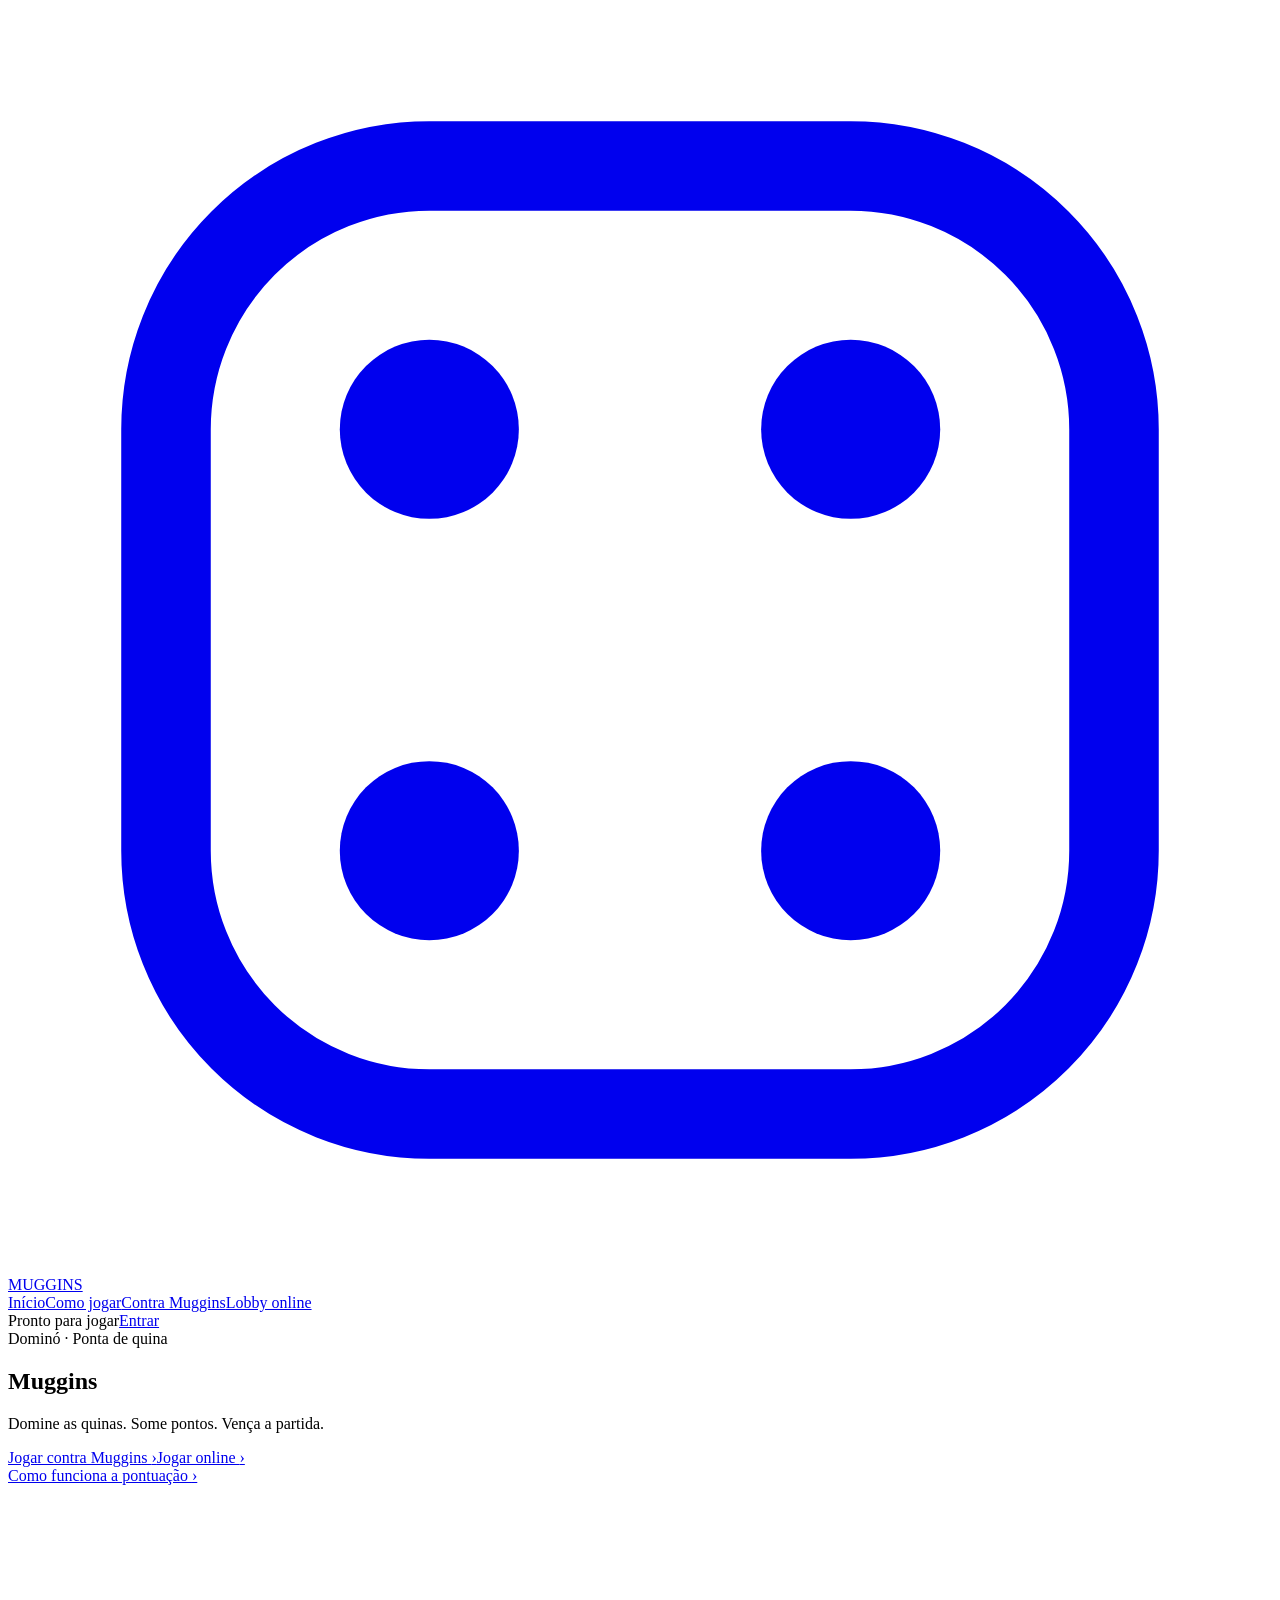
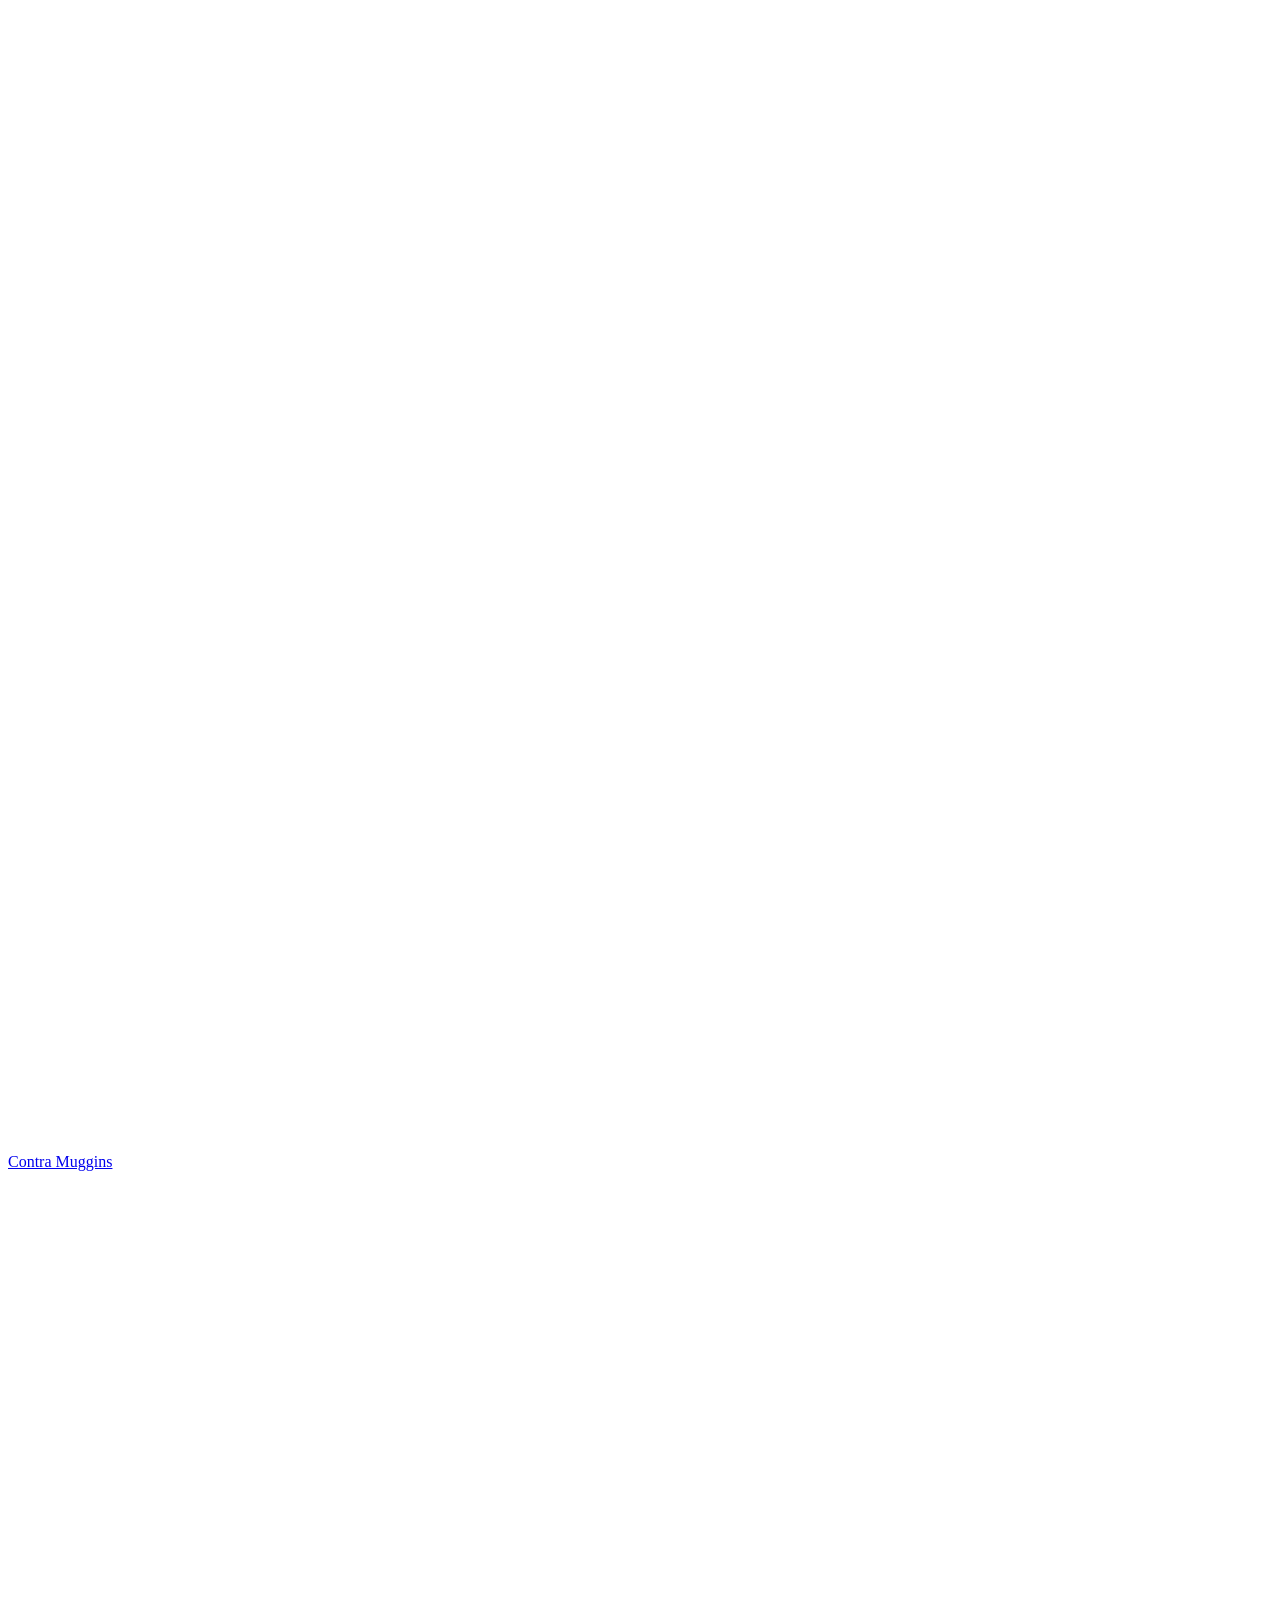
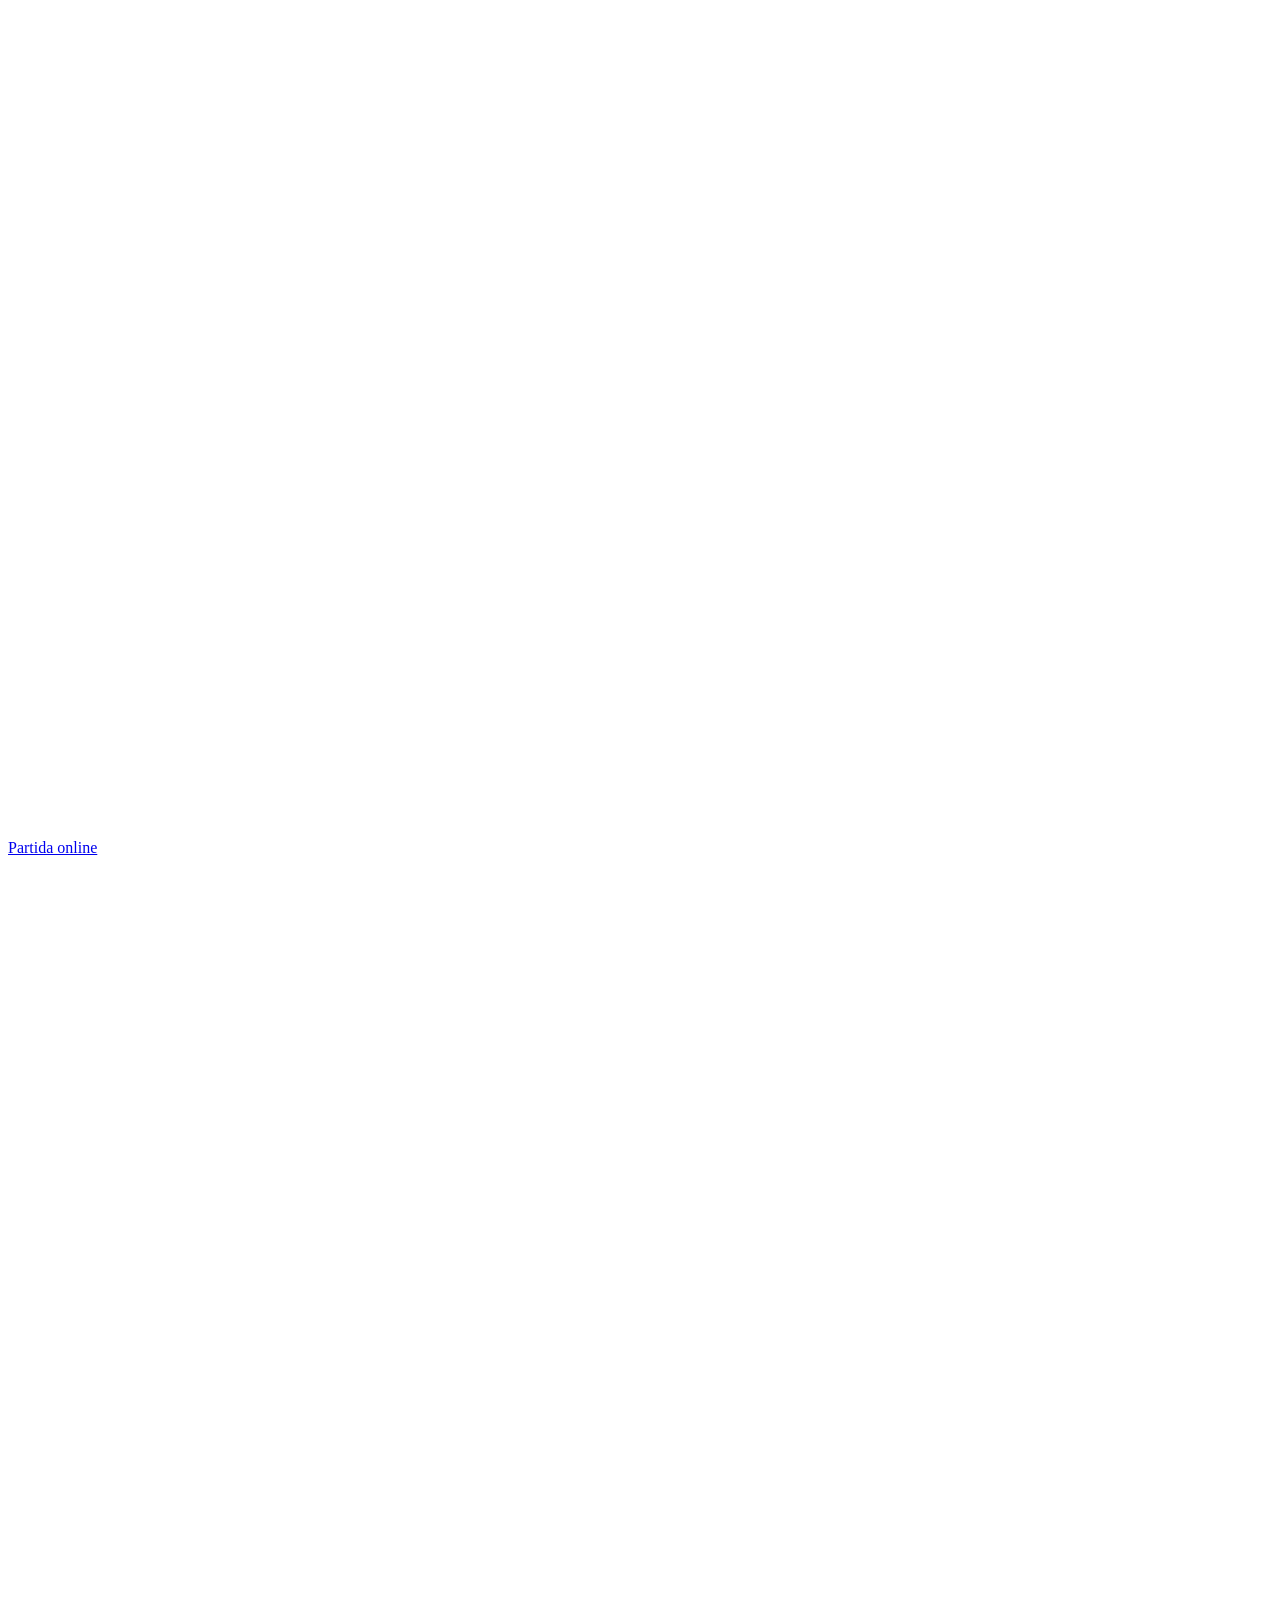
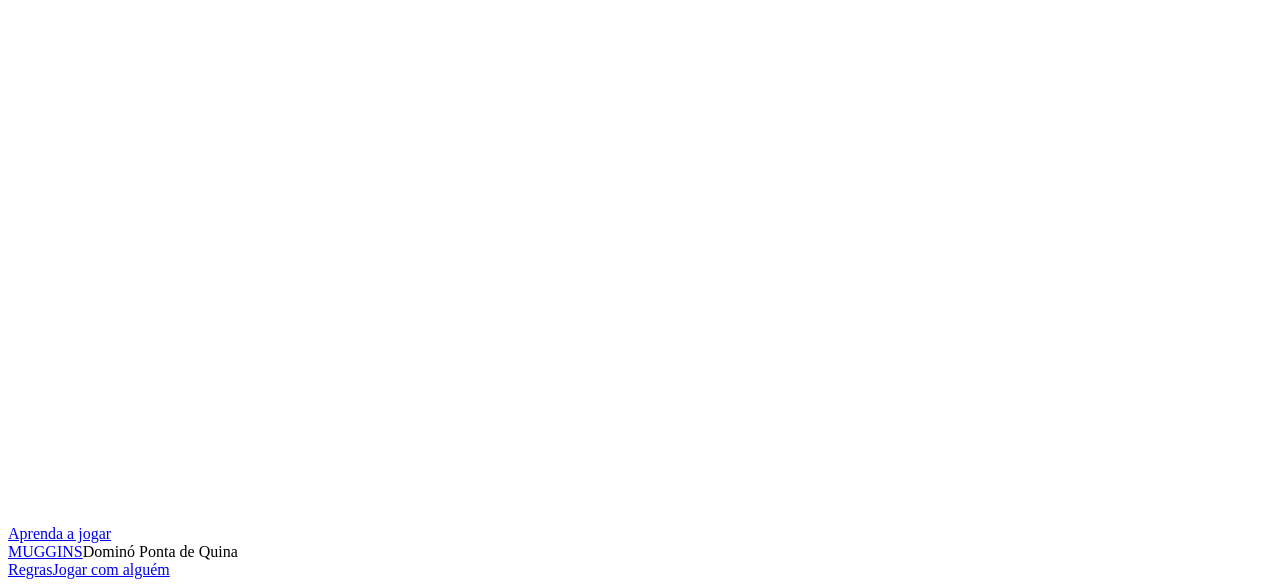
==== commit a045855a: "Separa início, regras e salas em páginas próprias" ====
--- a/Muggins.Web/wwwroot/index.html
+++ b/Muggins.Web/wwwroot/index.html
@@ -5,386 +5,50 @@
   <meta name="viewport" content="width=device-width, initial-scale=1">
   <meta name="theme-color" content="#071426">
   <title>Muggins — Dominó Ponta de Quina</title>
-  <style>
-    :root {
-      --blue: #168cff;
-      --blue-bright: #71caff;
-      --blue-soft: #a9ddff;
-      --navy: #061326;
-      --panel: #0b1b30;
-      --muted: #a8bbd0;
-      --white: #f5f8fc;
-      font-family: Inter, ui-sans-serif, system-ui, -apple-system, BlinkMacSystemFont, "Segoe UI", sans-serif;
-      color: var(--white);
-      color-scheme: dark;
-    }
-    * { box-sizing: border-box; }
-    [hidden] { display: none !important; }
-    html { scroll-behavior: smooth; }
-    body { min-width: 320px; min-height: 100vh; margin: 0; padding: 12px; color: var(--white); background: #040c18; }
-    button, input, select { font: inherit; }
-    button, a { -webkit-tap-highlight-color: transparent; }
-    .site-shell {
-      position: relative; isolation: isolate; width: min(1580px, 100%); min-height: calc(100svh - 24px); margin: 0 auto; overflow: hidden;
-      border: 1px solid #24496e; border-radius: 18px;
-      background: radial-gradient(ellipse at 73% 28%, #14528c3d, transparent 34%), radial-gradient(ellipse at 20% 0%, #163d6a55, transparent 36%), linear-gradient(145deg, #07172d, #061326 60%, #08172a);
-      box-shadow: 0 28px 90px #0009, inset 0 1px #d8efff12;
-    }
-    .site-shell::before { content: ""; position: absolute; z-index: -1; inset: 0; pointer-events: none; opacity: .19; background: repeating-linear-gradient(170deg, transparent 0 5px, #8db9df0c 6px, transparent 7px 13px); mask-image: linear-gradient(#000 0%, #000 55%, transparent 100%); }
-    .topbar { position: relative; z-index: 5; min-height: 76px; display: flex; align-items: center; justify-content: space-between; gap: 24px; padding: 0 clamp(22px, 4vw, 64px); border-bottom: 1px solid #4178a840; background: #07172bd9; backdrop-filter: blur(14px); }
-    .brand { display: inline-flex; align-items: center; gap: 13px; color: #f9f7f6; font-family: Georgia, "Times New Roman", serif; font-size: 24px; font-weight: 700; letter-spacing: .17em; text-decoration: none; white-space: nowrap; }
-    .brand-mark { width: 40px; height: 40px; display: grid; place-items: center; border: 2px solid var(--blue-bright); border-radius: 11px; color: #eaf7ff; background: linear-gradient(145deg, #123e68, #081a30); box-shadow: 0 0 20px #168cff35, inset 0 1px #fff3; }
-    .brand-mark svg { width: 27px; height: 27px; }
-    .topnav { display: flex; align-items: center; gap: clamp(18px, 3.2vw, 48px); }
-    .topnav a { position: relative; padding: 10px 0; color: #dce9f7; font-family: Georgia, "Times New Roman", serif; font-size: 16px; text-decoration: none; transition: color .18s ease; }
-    .topnav a:hover, .topnav a:focus-visible { color: var(--blue-bright); }
-    .topnav a::after { content: ""; position: absolute; right: 0; bottom: 2px; left: 0; height: 2px; background: var(--blue); transform: scaleX(0); transform-origin: left; transition: transform .18s ease; }
-    .topnav a:hover::after, .topnav a:focus-visible::after { transform: scaleX(1); }
-    .header-actions { display: flex; align-items: center; gap: 16px; }
-    .connection-pill { display: inline-flex; align-items: center; gap: 9px; color: var(--blue-bright); font-size: 13px; white-space: nowrap; }
-    .connection-pill.disconnected { color: #a8bbd0; }
-    .connection-pill.disconnected .connection-dot { background: #8b9caf; box-shadow: none; }
-    .connection-dot { width: 10px; height: 10px; border-radius: 50%; background: #44e7bd; box-shadow: 0 0 13px #44e7bd9c; }
-    .connect-button { min-height: 40px; padding: 8px 15px; border: 1px solid #66bfff; border-radius: 9px; color: white; background: linear-gradient(110deg, #168cf0, #1265bf); box-shadow: 0 5px 18px #087de733, inset 0 1px #fff4; font-size: 12px; font-weight: 750; cursor: pointer; }
-    .connect-button:hover { filter: brightness(1.12); }
-
-    .hero { min-height: clamp(500px, 61vw, 660px); display: grid; grid-template-columns: minmax(410px, .88fr) minmax(470px, 1.12fr); align-items: center; gap: 12px; padding: 38px clamp(34px, 4.7vw, 74px) 24px; }
-    .hero-copy { position: relative; z-index: 2; padding-bottom: 12px; }
-    .eyebrow { display: inline-flex; align-items: center; gap: 9px; margin-bottom: 13px; color: var(--blue-bright); font-size: 11px; font-weight: 750; letter-spacing: .18em; text-transform: uppercase; }
-    .eyebrow::before { content: ""; width: 24px; height: 1px; background: currentColor; box-shadow: 0 0 10px currentColor; }
-    h1 { margin: 0 0 11px -6px; color: #fbf9f7; font-family: Georgia, "Times New Roman", serif; font-size: clamp(76px, 9vw, 136px); font-weight: 500; letter-spacing: -.055em; line-height: .98; text-shadow: 0 9px 38px #0008; }
-    .hero-subtitle { max-width: 560px; margin: 0; color: #e0eaf5; font-family: Georgia, "Times New Roman", serif; font-size: clamp(19px, 2vw, 27px); line-height: 1.5; }
-    .hero-actions { display: flex; flex-wrap: wrap; gap: 15px; margin-top: 30px; }
-    .hero-button { min-width: 210px; min-height: 66px; display: inline-flex; align-items: center; justify-content: center; gap: 18px; padding: 14px 22px; border: 1px solid #71caff; border-radius: 14px; color: #fff; font-family: Georgia, "Times New Roman", serif; font-size: 19px; text-decoration: none; cursor: pointer; transition: transform .18s ease, filter .18s ease, box-shadow .18s ease; }
-    .hero-button:hover { filter: brightness(1.12); transform: translateY(-2px); }
-    .hero-button:focus-visible, .feature-card:focus-visible, button:focus-visible, a:focus-visible { outline: 3px solid #a8e1ff; outline-offset: 3px; }
-    .hero-button.primary { background: linear-gradient(115deg, #168cf0, #0964cc); box-shadow: 0 9px 29px #087de755, inset 0 1px #ffffff5c; }
-    .hero-button.secondary { border-color: #3c9ee9; background: #07182ccc; box-shadow: inset 0 1px #e3f5ff24; }
-    .button-arrow { color: #8bd5ff; font-family: Arial, sans-serif; font-size: 25px; line-height: 1; }
-    .score-link { display: inline-flex; align-items: center; gap: 6px; margin-top: 25px; color: var(--blue-bright); font-family: Georgia, "Times New Roman", serif; font-size: 16px; text-decoration: underline; text-underline-offset: 6px; }
-    .score-link:hover { color: #d6f1ff; }
-    .hero-art { position: relative; min-width: 0; height: min(480px, 47vw); min-height: 330px; isolation: isolate; }
-    .hero-art::before { content: ""; position: absolute; z-index: -1; inset: 5% -13% 0 -5%; border-radius: 50%; background: radial-gradient(ellipse, #1768a851, #0b2b4d28 49%, transparent 72%); filter: blur(13px); }
-    .hero-art::after { content: ""; position: absolute; z-index: -1; inset: 0 -8% -2% -6%; border-radius: 46%; background: repeating-linear-gradient(168deg, transparent 0 4px, #eaf7ff08 5px, transparent 6px 11px); opacity: .38; mask-image: radial-gradient(ellipse, #000 0 54%, transparent 75%); }
-    .back-stack { position: absolute; top: 5%; left: 11%; width: 245px; height: 155px; opacity: .9; transform: rotate(-13deg); }
-    .back-tile { position: absolute; width: 94px; height: 145px; border: 3px solid #879eb2; border-radius: 14px; background: repeating-linear-gradient(45deg, #13263a 0 3px, #203a56 4px 5px), linear-gradient(145deg, #31516d, #0a1726 80%); box-shadow: 0 12px 20px #0009, inset 0 0 0 5px #071523, inset 0 1px 9px #a8d6ff60; }
-    .back-tile::after { content: ""; position: absolute; inset: 8px; border: 1px solid #8ba5bb75; border-radius: 8px; }
-    .back-tile:nth-child(1) { top: 0; left: 8px; transform: rotate(-12deg); }
-    .back-tile:nth-child(2) { top: 27px; left: 78px; z-index: 2; transform: rotate(8deg); }
-    .back-tile:nth-child(3) { top: 0; left: 144px; transform: rotate(18deg); }
-    .hero-chain { position: absolute; right: -2%; bottom: 19%; left: -1%; display: flex; align-items: center; justify-content: center; filter: drop-shadow(0 18px 11px #0009); transform: rotate(-9deg); }
-    .hero-chain .domino { position: relative; flex: 0 0 auto; overflow: visible; display: flex; border: 2px solid #ece6dc; border-radius: 9px; background: linear-gradient(145deg, #fffdf6, #ded6c9); box-shadow: 0 2px 0 #c6c0b7, 0 5px 0 #718293, 0 10px 15px #0008, inset 0 1px #fff; transform: perspective(900px) rotateX(9deg); }
-    .hero-chain .domino::before { content: ""; position: absolute; z-index: -1; inset: 2px -3px -6px; border: 1px solid #8193a2; border-radius: inherit; background: linear-gradient(140deg, #dfe9f0, #7c8993 75%); box-shadow: 0 4px 5px #0007; }
-    .hero-chain .domino.horizontal { width: clamp(72px, 8.2vw, 118px); height: clamp(41px, 4.5vw, 63px); }
-    .hero-chain .domino.vertical { width: clamp(45px, 4.7vw, 66px); height: clamp(86px, 9vw, 126px); flex-direction: column; z-index: 2; }
-    .hero-chain .half { position: relative; flex: 1; min-width: 0; min-height: 0; background-color: #eee8dc; box-shadow: inset 1px 1px 1px #fff9, inset -1px -1px 2px #8c847938; }
-    .hero-chain .horizontal .half:first-child { border-radius: 6px 0 0 6px; }
-    .hero-chain .horizontal .half:last-child { border-radius: 0 6px 6px 0; }
-    .hero-chain .horizontal .half + .half { border-left: 1px solid #a9a096; }
-    .hero-chain .vertical .half:first-child { border-radius: 6px 6px 0 0; }
-    .hero-chain .vertical .half:last-child { border-radius: 0 0 6px 6px; }
-    .hero-chain .vertical .half + .half { border-top: 1px solid #a9a096; }
-    .hero-chain .half[data-v="0"] { background-image: none; }
-    .hero-chain .half[data-v="1"] { background-image: radial-gradient(circle at 50% 50%, #231e1b 4px, transparent 5px); }
-    .hero-chain .half[data-v="2"] { background-image: radial-gradient(circle at 24% 24%, #231e1b 4px, transparent 5px), radial-gradient(circle at 76% 76%, #231e1b 4px, transparent 5px); }
-    .hero-chain .half[data-v="3"] { background-image: radial-gradient(circle at 24% 24%, #231e1b 4px, transparent 5px), radial-gradient(circle at 50% 50%, #231e1b 4px, transparent 5px), radial-gradient(circle at 76% 76%, #231e1b 4px, transparent 5px); }
-    .hero-chain .half[data-v="4"] { background-image: radial-gradient(circle at 24% 24%, #231e1b 4px, transparent 5px), radial-gradient(circle at 76% 24%, #231e1b 4px, transparent 5px), radial-gradient(circle at 24% 76%, #231e1b 4px, transparent 5px), radial-gradient(circle at 76% 76%, #231e1b 4px, transparent 5px); }
-    .hero-chain .half[data-v="5"] { background-image: radial-gradient(circle at 24% 24%, #231e1b 4px, transparent 5px), radial-gradient(circle at 76% 24%, #231e1b 4px, transparent 5px), radial-gradient(circle at 50% 50%, #231e1b 4px, transparent 5px), radial-gradient(circle at 24% 76%, #231e1b 4px, transparent 5px), radial-gradient(circle at 76% 76%, #231e1b 4px, transparent 5px); }
-    .hero-chain .half[data-v="6"] { background-image: radial-gradient(circle at 20% 27%, #231e1b 3.5px, transparent 4.5px), radial-gradient(circle at 50% 27%, #231e1b 3.5px, transparent 4.5px), radial-gradient(circle at 80% 27%, #231e1b 3.5px, transparent 4.5px), radial-gradient(circle at 20% 73%, #231e1b 3.5px, transparent 4.5px), radial-gradient(circle at 50% 73%, #231e1b 3.5px, transparent 4.5px), radial-gradient(circle at 80% 73%, #231e1b 3.5px, transparent 4.5px); }
-    .chain-glint { position: absolute; right: 1%; bottom: 8%; width: 90px; height: 50px; border: 2px solid #567894; border-radius: 10px; background: repeating-linear-gradient(45deg, #13263a 0 3px, #203a56 4px 5px); box-shadow: 0 10px 16px #0008, inset 0 0 0 5px #071523; transform: rotate(22deg); }
-
-    .feature-grid { display: grid; grid-template-columns: repeat(3, minmax(0, 1fr)); gap: 22px; padding: 0 clamp(22px, 3vw, 48px) 54px; }
-    .feature-card { min-height: 142px; display: flex; flex-direction: column; align-items: center; justify-content: center; gap: 13px; padding: 20px 14px; border: 1px solid #3678ae; border-radius: 15px; color: #fbf8f6; background: linear-gradient(145deg, #091a30eb, #071426f2); box-shadow: inset 0 1px #d9efff12, 0 10px 26px #0003; font-family: Georgia, "Times New Roman", serif; font-size: 21px; cursor: pointer; text-decoration: none; transition: border-color .18s ease, background .18s ease, transform .18s ease, box-shadow .18s ease; }
-    .feature-card:hover { border-color: #75caff; background: linear-gradient(145deg, #0c2541, #08182b); box-shadow: 0 0 26px #168cff24, inset 0 1px #d9efff20; transform: translateY(-3px); }
-    .feature-card svg { width: 46px; height: 46px; color: #39a5ff; stroke: currentColor; }
-
-    .setup-section, .learn-section { padding: 52px clamp(22px, 4vw, 62px); border-top: 1px solid #4178a833; background: linear-gradient(180deg, #07172ab3, #071426); scroll-margin-top: 22px; }
-    .section-heading { display: flex; align-items: end; justify-content: space-between; gap: 16px; margin-bottom: 21px; }
-    .section-heading h2 { margin: 0; font-family: Georgia, "Times New Roman", serif; font-size: clamp(27px, 3.2vw, 38px); font-weight: 500; }
-    .section-heading p { max-width: 480px; margin: 0; color: var(--muted); font-size: 13px; line-height: 1.55; }
-    .setup-grid { display: grid; grid-template-columns: minmax(280px, .82fr) minmax(0, 1.18fr); gap: 18px; align-items: start; }
-    .profile-panel, .online-panel { min-width: 0; padding: 24px; border: 1px solid #345d82; border-radius: 16px; background: linear-gradient(145deg, #10243df0, #091629f5); box-shadow: 0 16px 40px #0005, inset 0 1px #e1f4ff0c; }
-    .profile-top { display: flex; align-items: center; gap: 15px; }
-    .portrait { width: 60px; height: 60px; flex: 0 0 auto; display: grid; place-items: center; overflow: hidden; border: 2px solid #3b9df2; border-radius: 50%; color: white; background: radial-gradient(circle at 50% 38%, #e3b19f 0 19%, transparent 20%), radial-gradient(ellipse at 50% 100%, #24486a 0 39%, transparent 40%), #101f33; box-shadow: 0 0 20px #168cff35; }
-    .portrait::after { content: ""; width: 21px; height: 26px; margin-top: 19px; border-radius: 45% 45% 35% 35%; background: linear-gradient(90deg, #a66f68, #e2b1a0 44%, #c98979); box-shadow: 0 -17px 0 5px #111d2c; }
-    .profile-name { margin: 0; font-size: 20px; font-weight: 750; }
-    .profile-status { margin: 5px 0 0; color: var(--muted); font-size: 12px; }
-    .profile-divider { height: 1px; margin: 19px 0; background: #42607b80; }
-    .details-title { margin: 0 0 8px; color: #91a9c2; font-size: 10px; font-weight: 800; letter-spacing: .13em; text-transform: uppercase; }
-    .detail-row { display: flex; align-items: center; gap: 9px; padding: 6px 0; color: #e4edf6; font-size: 12px; }
-    .detail-row::before { content: ""; width: 6px; height: 6px; flex: 0 0 auto; border-radius: 50%; background: #419eea; }
-    .profile-detail { display: block; min-width: 0; overflow: hidden; text-overflow: ellipsis; white-space: nowrap; }
-    .setup-actions { display: grid; gap: 9px; margin-top: 19px; }
-    .profile-action { min-height: 42px; padding: 9px 12px; border: 1px solid #47749a80; border-radius: 9px; color: #e1effb; background: #10243b; text-align: center; cursor: pointer; transition: background .18s ease, border-color .18s ease; }
-    .profile-action:hover:not(:disabled) { border-color: var(--blue-bright); background: #123253; }
-    .profile-action:disabled { opacity: .55; cursor: not-allowed; }
-    .profile-action.primary { border-color: #74cfff; color: #fff; background: linear-gradient(105deg, #168cf0, #1269c3); box-shadow: 0 6px 18px #087de733, inset 0 1px #fff4; font-weight: 800; }
-    .target-label { display: grid; gap: 7px; color: #b3c7dc; font-size: 11px; }
-    .target-label select { width: 100%; padding: 10px 11px; border: 1px solid #47749a80; border-radius: 8px; color: #f3f8fd; background: #09192c; }
-    .online-panel h3 { margin: 0 0 6px; font-family: Georgia, "Times New Roman", serif; font-size: 22px; font-weight: 500; }
-    .online-panel > p { margin: 0 0 17px; color: var(--muted); font-size: 12px; line-height: 1.5; }
-    .online-actions { display: grid; grid-template-columns: minmax(0, 1fr) minmax(0, 1fr); gap: 12px; }
-    .online-actions .profile-action { min-height: 46px; }
-    .online-separator { grid-column: 1 / -1; display: flex; align-items: center; gap: 12px; margin: 2px 0; color: #8ea5bd; font-size: 10px; }
-    .online-separator::before, .online-separator::after { content: ""; height: 1px; flex: 1; background: #47607a75; }
-    .join-room-row { grid-column: 1 / -1; display: grid; grid-template-columns: minmax(0, 1fr) auto; gap: 8px; }
-    .join-room-row input { min-width: 0; padding: 11px 12px; border: 1px solid #47749a80; border-radius: 8px; color: #f3f8fd; background: #09192c; font-size: 12px; }
-    .join-room-row button, .small-action { padding: 8px 13px; border: 1px solid #47749a80; border-radius: 8px; color: #e1effb; background: #10243b; cursor: pointer; font-size: 11px; font-weight: 750; }
-    .join-room-row button:disabled, .small-action:disabled { cursor: not-allowed; opacity: .55; }
-    .online-room { grid-column: 1 / -1; display: grid; gap: 9px; margin-top: 13px; padding: 13px; border: 1px solid #47749a80; border-radius: 11px; background: #08182a; }
-    .online-room-status { margin: 0 !important; color: #c3dbf0 !important; font-size: 11px !important; }
-    .online-code { overflow-wrap: anywhere; color: #8fd6ff; font-family: ui-monospace, SFMono-Regular, Menlo, monospace; font-size: 11px; }
-    .online-room .profile-action { width: 100%; }
-    .lobby-status { min-height: 18px; margin: 13px 0 0; color: #a9c7e1; font-size: 11px; line-height: 1.5; }
-    .room-list { display: grid; gap: 8px; margin-top: 17px; }
-    .room-row { min-height: 52px; display: grid; grid-template-columns: 24px auto minmax(0, 1fr) auto; align-items: center; gap: 10px; padding: 7px 10px; border: 1px solid #345d82; border-radius: 9px; color: #dceafa; background: #0a1b30; font-size: 11px; }
-    .room-row.selected { border-color: #398fe0; background: linear-gradient(105deg, #12385c, #10243a); box-shadow: inset 0 0 0 1px #8bd5ff15; }
-    .people-icon { width: 20px; height: 20px; color: var(--blue-bright); }
-    .room-separator, .chevron { display: none; }
-    .room-target { overflow: hidden; text-overflow: ellipsis; white-space: nowrap; }
-    .disclaimer { display: block; padding: 0 20px 20px; color: #859ab0; text-align: center; font-size: 10px; }
-    .connect-button[hidden], #start-match[hidden], #resume-match[hidden], #connect-open[hidden], #prepare-human[hidden], #prepare-bot[hidden], #disconnect[hidden], #create-online[hidden], #start-online[hidden] { display: none !important; }
-    #start-match, #resume-match { width: 100%; }
-    .disconnect-button { min-height: 34px; border: 0; color: #b4c9dd; background: transparent; text-decoration: underline; cursor: pointer; font-size: 11px; }
-
-    .learn-section { padding-top: 48px; padding-bottom: 56px; }
-    .lesson-grid { display: grid; grid-template-columns: repeat(3, minmax(0, 1fr)); gap: 14px; }
-    .lesson-card { min-height: 142px; padding: 20px; border: 1px solid #2e5274; border-radius: 13px; background: linear-gradient(145deg, #0d2037, #09172a); }
-    .lesson-number { display: inline-grid; width: 27px; height: 27px; place-items: center; margin-bottom: 13px; border: 1px solid #469fe8; border-radius: 50%; color: #8dd5ff; font-size: 12px; font-weight: 800; }
-    .lesson-card h3 { margin: 0 0 6px; font-family: Georgia, "Times New Roman", serif; font-size: 17px; font-weight: 500; }
-    .lesson-card p { margin: 0; color: var(--muted); font-size: 12px; line-height: 1.55; }
-    .site-footer { display: flex; align-items: center; justify-content: space-between; gap: 16px; padding: 22px clamp(22px, 4vw, 62px); border-top: 1px solid #4178a833; color: #8fa5bc; font-size: 11px; }
-    .footer-brand { color: #d8e7f5; font-family: Georgia, "Times New Roman", serif; font-weight: 700; letter-spacing: .12em; }
-
-    .auth-overlay { position: fixed; z-index: 20; inset: 0; display: grid; place-items: center; padding: 18px; background: #030a13d9; backdrop-filter: blur(12px); }
-    .auth-card { position: relative; width: min(430px, 100%); padding: 28px; border: 1px solid #4b88b7; border-radius: 18px; background: linear-gradient(145deg, #122b47, #091729); box-shadow: 0 25px 80px #000b, inset 0 1px #e1f4ff1b; }
-    .auth-card h2 { margin: 0 32px 8px 0; font-family: Georgia, "Times New Roman", serif; font-size: 25px; font-weight: 500; }
-    .auth-card p { color: #a9bfd5; font-size: 12px; line-height: 1.5; }
-    .auth-form { display: grid; gap: 10px; margin-top: 16px; }
-    #email-form[hidden], #token-form[hidden] { display: none !important; }
-    .auth-form label { color: #bfd5e9; font-size: 11px; }
-    .auth-form input { width: 100%; padding: 12px; border: 1px solid #41688b; border-radius: 9px; color: white; background: #071627; }
-    .auth-form input:focus { outline: 2px solid #72ccff; outline-offset: 1px; }
-    .auth-message { min-height: 18px; margin: 12px 0 0; color: #8fd6ff; font-size: 11px; }
-    .auth-close { position: absolute; top: 14px; right: 15px; width: 34px; height: 34px; border: 1px solid #41688b; border-radius: 9px; color: #ddecf9; background: #0a1a2b; cursor: pointer; }
-
-    @media (max-width: 1000px) {
-      .hero { grid-template-columns: minmax(330px, .9fr) minmax(360px, 1.1fr); padding-right: 28px; padding-left: 34px; }
-      .hero-chain .domino.horizontal { width: clamp(66px, 8vw, 92px); height: 48px; }
-      .hero-chain .domino.vertical { width: 48px; height: 92px; }
-      .back-stack { transform: scale(.8) rotate(-13deg); transform-origin: top left; }
-      .feature-grid { gap: 13px; }
-      .feature-card { min-height: 126px; font-size: 18px; }
-      .setup-grid { grid-template-columns: minmax(250px, .9fr) minmax(0, 1.1fr); }
-    }
-    @media (max-width: 760px) {
-      body { padding: 0; }
-      .site-shell { width: 100%; min-height: 100svh; border: 0; border-radius: 0; }
-      .topbar { min-height: 68px; gap: 10px; padding: 0 17px; }
-      .brand { gap: 8px; font-size: 17px; letter-spacing: .13em; }
-      .brand-mark { width: 34px; height: 34px; border-radius: 9px; }
-      .brand-mark svg { width: 23px; height: 23px; }
-      .topnav { gap: 14px; }
-      .topnav a { font-size: 12px; }
-      .topnav a:nth-child(3) { display: none; }
-      .header-actions { gap: 8px; }
-      .connection-pill { gap: 6px; font-size: 10px; }
-      .connection-dot { width: 8px; height: 8px; }
-      .connect-button { min-height: 35px; padding: 7px 10px; font-size: 10px; }
-      .hero { min-height: auto; grid-template-columns: 1fr; gap: 0; padding: 55px 23px 5px; }
-      .hero-copy { padding-bottom: 0; }
-      .eyebrow { margin-bottom: 8px; font-size: 9px; }
-      h1 { margin-left: -3px; font-size: clamp(70px, 20vw, 100px); }
-      .hero-subtitle { max-width: 480px; font-size: 19px; }
-      .hero-actions { gap: 10px; margin-top: 22px; }
-      .hero-button { min-width: 0; min-height: 53px; flex: 1; gap: 8px; padding: 11px 12px; border-radius: 11px; font-size: 15px; }
-      .button-arrow { font-size: 20px; }
-      .score-link { margin-top: 16px; font-size: 14px; }
-      .hero-art { width: 100%; height: 300px; min-height: 0; margin-top: 6px; }
-      .back-stack { top: 0; left: 10%; transform: scale(.63) rotate(-13deg); }
-      .hero-chain { right: -8%; bottom: 24%; left: -8%; transform: rotate(-10deg) scale(.84); }
-      .hero-chain .domino.horizontal { width: clamp(52px, 14vw, 80px); height: 42px; }
-      .hero-chain .domino.vertical { width: 42px; height: 78px; }
-      .hero-chain .half[data-v="1"], .hero-chain .half[data-v="2"], .hero-chain .half[data-v="3"], .hero-chain .half[data-v="4"], .hero-chain .half[data-v="5"], .hero-chain .half[data-v="6"] { background-size: 100% 100%; }
-      .hero-chain .half[data-v="1"] { background-image: radial-gradient(circle at 50% 50%, #231e1b 3px, transparent 4px); }
-      .hero-chain .half[data-v="2"] { background-image: radial-gradient(circle at 24% 24%, #231e1b 3px, transparent 4px), radial-gradient(circle at 76% 76%, #231e1b 3px, transparent 4px); }
-      .hero-chain .half[data-v="3"] { background-image: radial-gradient(circle at 24% 24%, #231e1b 3px, transparent 4px), radial-gradient(circle at 50% 50%, #231e1b 3px, transparent 4px), radial-gradient(circle at 76% 76%, #231e1b 3px, transparent 4px); }
-      .hero-chain .half[data-v="4"] { background-image: radial-gradient(circle at 24% 24%, #231e1b 3px, transparent 4px), radial-gradient(circle at 76% 24%, #231e1b 3px, transparent 4px), radial-gradient(circle at 24% 76%, #231e1b 3px, transparent 4px), radial-gradient(circle at 76% 76%, #231e1b 3px, transparent 4px); }
-      .hero-chain .half[data-v="5"] { background-image: radial-gradient(circle at 24% 24%, #231e1b 3px, transparent 4px), radial-gradient(circle at 76% 24%, #231e1b 3px, transparent 4px), radial-gradient(circle at 50% 50%, #231e1b 3px, transparent 4px), radial-gradient(circle at 24% 76%, #231e1b 3px, transparent 4px), radial-gradient(circle at 76% 76%, #231e1b 3px, transparent 4px); }
-      .hero-chain .half[data-v="6"] { background-image: radial-gradient(circle at 20% 27%, #231e1b 2.5px, transparent 3.5px), radial-gradient(circle at 50% 27%, #231e1b 2.5px, transparent 3.5px), radial-gradient(circle at 80% 27%, #231e1b 2.5px, transparent 3.5px), radial-gradient(circle at 20% 73%, #231e1b 2.5px, transparent 3.5px), radial-gradient(circle at 50% 73%, #231e1b 2.5px, transparent 3.5px), radial-gradient(circle at 80% 73%, #231e1b 2.5px, transparent 3.5px); }
-      .feature-grid { grid-template-columns: 1fr; gap: 10px; padding: 0 18px 38px; }
-      .feature-card { min-height: 75px; flex-direction: row; justify-content: flex-start; gap: 15px; padding: 14px 18px; font-size: 17px; }
-      .feature-card svg { width: 34px; height: 34px; }
-      .setup-section, .learn-section { padding: 35px 18px; }
-      .section-heading { display: block; margin-bottom: 16px; }
-      .section-heading h2 { margin-bottom: 7px; font-size: 29px; }
-      .section-heading p { font-size: 12px; }
-      .setup-grid { grid-template-columns: 1fr; gap: 12px; }
-      .profile-panel, .online-panel { padding: 18px; }
-      .online-actions { grid-template-columns: 1fr; }
-      .online-separator { grid-column: auto; }
-      .lesson-grid { grid-template-columns: 1fr; gap: 10px; }
-      .lesson-card { min-height: 0; padding: 16px; }
-      .site-footer { flex-direction: column; align-items: flex-start; padding: 19px 18px; }
-    }
-    @media (max-width: 410px) {
-      .topnav { gap: 9px; }
-      .topnav a { font-size: 11px; }
-      .connection-pill { font-size: 0; }
-      .connection-dot { width: 9px; height: 9px; }
-      .hero { padding-top: 43px; }
-      .hero-art { height: 250px; }
-      .hero-chain { transform: rotate(-10deg) scale(.72); }
-    }
-    @media (prefers-reduced-motion: reduce) { *, *::before, *::after { scroll-behavior: auto !important; transition-duration: .01ms !important; } }
-  </style>
+  <link rel="stylesheet" href="/site.css">
 </head>
-<body data-page="lobby">
-  <main class="site-shell" id="top">
-    <header class="topbar">
-      <a class="brand" href="#top" aria-label="Muggins, início">
-        <span class="brand-mark" aria-hidden="true"><svg viewBox="0 0 24 24" fill="none"><rect x="3" y="3" width="18" height="18" rx="5" stroke="currentColor" stroke-width="1.7"/><circle cx="8" cy="8" r="1.7" fill="currentColor"/><circle cx="16" cy="8" r="1.7" fill="currentColor"/><circle cx="8" cy="16" r="1.7" fill="currentColor"/><circle cx="16" cy="16" r="1.7" fill="currentColor"/></svg></span>
-        <span>MUGGINS</span>
-      </a>
-      <nav class="topnav" aria-label="Navegação principal">
-        <a href="#top">Início</a>
-        <a href="#how-to-play">Como jogar</a>
-        <a href="#about">Sobre</a>
+<body data-page="home">
+  <main class="app-frame">
+    <header class="site-header">
+      <a class="brand" href="/" aria-label="Muggins, início"><span class="brand-mark" aria-hidden="true"><svg viewBox="0 0 24 24" fill="none"><rect x="3" y="3" width="18" height="18" rx="5" stroke="currentColor" stroke-width="1.7"/><circle cx="8" cy="8" r="1.7" fill="currentColor"/><circle cx="16" cy="8" r="1.7" fill="currentColor"/><circle cx="8" cy="16" r="1.7" fill="currentColor"/><circle cx="16" cy="16" r="1.7" fill="currentColor"/></svg></span><span>MUGGINS</span></a>
+      <nav class="site-nav" aria-label="Navegação principal">
+        <a href="/" aria-current="page">Início</a><a href="/como-jogar.html">Como jogar</a><a href="/offline.html">Contra Muggins</a><a href="/online.html">Lobby online</a>
       </nav>
-      <div class="header-actions">
-        <span class="connection-pill" id="header-connection"><span class="connection-dot" aria-hidden="true"></span><span id="header-connection-label">Pronto para jogar</span></span>
-        <button class="connect-button" id="connect-open" type="button">Conectar</button>
-      </div>
+      <div class="header-right"><span class="connection-pill"><span class="connection-dot" aria-hidden="true"></span>Pronto para jogar</span><a class="header-button" href="/offline.html">Entrar</a></div>
     </header>
 
-    <section class="hero" aria-labelledby="hero-title">
-      <div class="hero-copy">
-        <div class="eyebrow">Dominó · Ponta de quina</div>
-        <h1 id="hero-title">Muggins</h1>
-        <p class="hero-subtitle">Domine as quinas. Some pontos. Vença a partida.</p>
-        <div class="hero-actions">
-          <button class="hero-button primary" id="hero-play" type="button">Jogar agora <span class="button-arrow" aria-hidden="true">›</span></button>
-          <button class="hero-button secondary" id="hero-online" type="button">Jogar online <span class="button-arrow" aria-hidden="true">›</span></button>
+    <div class="page-wrap">
+      <section class="hero-home" aria-labelledby="hero-title">
+        <div class="hero-copy">
+          <span class="eyebrow">Dominó · Ponta de quina</span>
+          <h1 id="hero-title">Muggins</h1>
+          <p>Domine as quinas. Some pontos. Vença a partida.</p>
+          <div class="hero-actions"><a class="button primary" href="/offline.html">Jogar contra Muggins <span aria-hidden="true">›</span></a><a class="button secondary" href="/online.html">Jogar online <span aria-hidden="true">›</span></a></div>
+          <a class="text-link" href="/como-jogar.html#pontuacao">Como funciona a pontuação <span aria-hidden="true">›</span></a>
         </div>
-        <a class="score-link" href="#scoring">Como funciona a pontuação <span aria-hidden="true">›</span></a>
-      </div>
+        <div class="hero-art" aria-hidden="true">
+          <div class="back-deck"><span class="back-tile"></span><span class="back-tile"></span><span class="back-tile"></span></div>
+          <div class="preview-chain">
+            <div class="preview-tile horizontal"><span class="preview-half" data-v="3"></span><span class="preview-half" data-v="6"></span></div>
+            <div class="preview-tile horizontal"><span class="preview-half" data-v="6"></span><span class="preview-half" data-v="1"></span></div>
+            <div class="preview-tile horizontal"><span class="preview-half" data-v="1"></span><span class="preview-half" data-v="5"></span></div>
+            <div class="preview-tile vertical"><span class="preview-half" data-v="5"></span><span class="preview-half" data-v="5"></span></div>
+            <div class="preview-tile horizontal"><span class="preview-half" data-v="5"></span><span class="preview-half" data-v="2"></span></div>
+            <div class="preview-tile horizontal"><span class="preview-half" data-v="2"></span><span class="preview-half" data-v="4"></span></div>
+            <div class="preview-tile horizontal"><span class="preview-half" data-v="4"></span><span class="preview-half" data-v="1"></span></div>
+          </div>
+          <span class="art-decoration"></span>
+        </div>
+      </section>
 
-      <div class="hero-art" aria-hidden="true">
-        <div class="back-stack"><span class="back-tile"></span><span class="back-tile"></span><span class="back-tile"></span></div>
-        <div class="hero-chain">
-          <div class="domino horizontal"><span class="half" data-v="3"></span><span class="half" data-v="6"></span></div>
-          <div class="domino horizontal"><span class="half" data-v="6"></span><span class="half" data-v="1"></span></div>
-          <div class="domino horizontal"><span class="half" data-v="1"></span><span class="half" data-v="5"></span></div>
-          <div class="domino vertical"><span class="half" data-v="5"></span><span class="half" data-v="5"></span></div>
-          <div class="domino horizontal"><span class="half" data-v="5"></span><span class="half" data-v="2"></span></div>
-          <div class="domino horizontal"><span class="half" data-v="2"></span><span class="half" data-v="4"></span></div>
-          <div class="domino horizontal"><span class="half" data-v="4"></span><span class="half" data-v="1"></span></div>
-        </div>
-        <div class="chain-glint"></div>
-      </div>
-    </section>
+      <nav class="home-links" aria-label="Escolha uma área">
+        <a class="home-link-card" href="/offline.html"><svg viewBox="0 0 48 48" fill="none" stroke-width="2.2" stroke-linecap="round" stroke-linejoin="round" aria-hidden="true"><circle cx="24" cy="14" r="8"/><path d="M7 40c1-9 7-14 17-14s16 5 17 14H7z"/></svg><span>Contra Muggins</span></a>
+        <a class="home-link-card" href="/online.html"><svg viewBox="0 0 48 48" fill="none" stroke-width="2.2" stroke-linecap="round" stroke-linejoin="round" aria-hidden="true"><circle cx="18" cy="15" r="6"/><circle cx="33" cy="17" r="5"/><path d="M5 38c.7-7 5-11 13-11s12 4 13 11H5zM29 29c8-2 13 2 14 9H32"/><circle cx="9" cy="22" r="4"/><path d="M2 36c.5-5 3-8 8-9"/></svg><span>Partida online</span></a>
+        <a class="home-link-card" href="/como-jogar.html"><svg viewBox="0 0 48 48" fill="none" stroke-width="2.2" stroke-linecap="round" stroke-linejoin="round" aria-hidden="true"><path d="M24 12c-5-4-11-4-18-2v27c7-2 13-2 18 2 5-4 11-4 18-2V10c-7-2-13-2-18 2z"/><path d="M24 12v27"/></svg><span>Aprenda a jogar</span></a>
+      </nav>
+    </div>
 
-    <section class="feature-grid" aria-label="Modos de jogo e informações">
-      <button class="feature-card" id="feature-machine" type="button">
-        <svg viewBox="0 0 48 48" fill="none" stroke-width="2.2" stroke-linecap="round" stroke-linejoin="round" aria-hidden="true"><circle cx="24" cy="14" r="8"/><path d="M7 40c1-9 7-14 17-14s16 5 17 14H7z"/></svg>
-        <span>Contra Muggins</span>
-      </button>
-      <button class="feature-card" id="feature-online" type="button">
-        <svg viewBox="0 0 48 48" fill="none" stroke-width="2.2" stroke-linecap="round" stroke-linejoin="round" aria-hidden="true"><circle cx="18" cy="15" r="6"/><circle cx="33" cy="17" r="5"/><path d="M5 38c.7-7 5-11 13-11s12 4 13 11H5zM29 29c8-2 13 2 14 9H32"/><circle cx="9" cy="22" r="4"/><path d="M2 36c.5-5 3-8 8-9"/></svg>
-        <span>Partida online</span>
-      </button>
-      <a class="feature-card" href="#how-to-play">
-        <svg viewBox="0 0 48 48" fill="none" stroke-width="2.2" stroke-linecap="round" stroke-linejoin="round" aria-hidden="true"><path d="M24 12c-5-4-11-4-18-2v27c7-2 13-2 18 2 5-4 11-4 18-2V10c-7-2-13-2-18 2z"/><path d="M24 12v27"/></svg>
-        <span>Aprenda a jogar</span>
-      </a>
-    </section>
-
-    <section class="setup-section" id="setup-panel" aria-labelledby="setup-title">
-      <div class="section-heading">
-        <h2 id="setup-title">Prepare sua partida</h2>
-        <p id="lobby-subtitle">Conecte seu perfil para jogar contra Muggins ou abrir uma mesa online.</p>
-      </div>
-      <div class="setup-grid">
-        <aside class="profile-panel" aria-label="Seu perfil">
-          <div class="profile-top">
-            <div class="portrait" aria-hidden="true"></div>
-            <div><h3 class="profile-name" id="profile-name">Você</h3><p class="profile-status" id="profile-status">Conta não conectada</p></div>
-          </div>
-          <div class="profile-divider"></div>
-          <p class="details-title">Perfis disponíveis</p>
-          <div class="detail-row"><span class="profile-detail" id="human-profile">Você: não preparado</span></div>
-          <div class="detail-row"><span class="profile-detail" id="bot-profile">Muggins: não preparado</span></div>
-          <div class="setup-actions">
-            <button class="profile-action" id="prepare-human" type="button" hidden>Preparar seu perfil</button>
-            <button class="profile-action" id="prepare-bot" type="button" hidden>Preparar perfil Muggins</button>
-            <label class="target-label">Pontuação da partida
-              <select id="target-score"><option value="50">50 pontos</option><option value="100" selected>100 pontos</option><option value="150">150 pontos</option></select>
-            </label>
-            <button class="profile-action primary" id="start-match" type="button" disabled>Jogar contra Muggins ›</button>
-            <a class="profile-action primary" id="resume-match" href="partida.html" hidden>Continuar partida ›</a>
-            <button class="disconnect-button" id="disconnect" type="button" hidden>Desconectar e liberar perfis</button>
-          </div>
-        </aside>
-
-        <section class="online-panel" aria-labelledby="online-title">
-          <h3 id="online-title">Encontre uma mesa</h3>
-          <p>Crie uma sala e compartilhe o código com outra pessoa, ou entre em uma sala que já está aguardando jogador.</p>
-          <div class="online-actions">
-            <button class="profile-action primary" id="create-online" type="button" disabled>Criar sala para outra pessoa</button>
-            <div class="online-separator">ou entrar com um código</div>
-            <div class="join-room-row">
-              <input id="join-room-code" type="text" inputmode="text" autocomplete="off" placeholder="Código da sala" aria-label="Código da sala">
-              <button id="join-online" type="button" disabled>Entrar</button>
-            </div>
-            <div class="online-room" id="online-room" hidden>
-              <p class="online-room-status" id="online-room-status"></p>
-              <strong class="online-code" id="online-room-code"></strong>
-              <button class="small-action" id="copy-room-code" type="button">Copiar código</button>
-              <button class="profile-action primary" id="start-online" type="button" hidden>Iniciar com o outro jogador ›</button>
-            </div>
-          </div>
-          <div class="room-list" id="room-list" aria-live="polite"></div>
-          <p class="lobby-status" id="lobby-status">Conecte sua conta FIAP e prepare seu perfil para entrar em uma sala.</p>
-        </section>
-      </div>
-    </section>
-
-    <section class="learn-section" id="how-to-play" aria-labelledby="learn-title">
-      <div class="section-heading">
-        <h2 id="learn-title">Uma partida em três passos</h2>
-        <p>Use as pontas da mesa para encaixar suas pedras e fazer pontos ao longo da rodada.</p>
-      </div>
-      <div class="lesson-grid">
-        <article class="lesson-card"><span class="lesson-number">1</span><h3>Encaixe uma pedra</h3><p>Escolha uma pedra com um dos valores que aparece em uma das pontas abertas.</p></article>
-        <article class="lesson-card" id="scoring"><span class="lesson-number">2</span><h3>Some as quinas</h3><p>Quando a soma das pontas abertas é múltipla de 5, você marca essa soma dividida por 5.</p></article>
-        <article class="lesson-card"><span class="lesson-number">3</span><h3>Alcance a meta</h3><p>As pontuações da partida são acumuladas até que um jogador alcance a meta escolhida.</p></article>
-      </div>
-    </section>
-
-    <footer class="site-footer" id="about">
-      <span class="footer-brand">MUGGINS</span>
-      <span id="disclaimer">Dominó Ponta de Quina · Motor conectado à API</span>
-    </footer>
+    <footer class="site-footer"><a class="footer-brand" href="/">MUGGINS</a><span>Dominó Ponta de Quina</span><nav class="footer-links" aria-label="Links do rodapé"><a href="/como-jogar.html">Regras</a><a href="/online.html">Jogar com alguém</a></nav></footer>
   </main>
-
-  <div class="auth-overlay" id="auth-overlay" hidden>
-    <section class="auth-card" role="dialog" aria-modal="true" aria-labelledby="auth-title">
-      <button class="auth-close" id="auth-close" type="button" aria-label="Fechar">×</button>
-      <h2 id="auth-title">Conectar sua conta</h2>
-      <p>Use seu e-mail FIAP para solicitar um token. O token e as chaves dos perfis ficam guardados de forma protegida neste computador.</p>
-      <form class="auth-form" id="email-form">
-        <label for="login-email">E-mail FIAP</label>
-        <input id="login-email" name="email" type="email" autocomplete="email" required placeholder="nome@fiap.com.br">
-        <button class="profile-action primary" type="submit">Solicitar token por e-mail</button>
-      </form>
-      <form class="auth-form" id="token-form" hidden>
-        <label for="access-token">Token recebido por e-mail</label>
-        <input id="access-token" name="token" type="password" autocomplete="one-time-code" required>
-        <button class="profile-action primary" type="submit">Conectar</button>
-      </form>
-      <p class="auth-message" id="auth-message" role="status" aria-live="polite"></p>
-    </section>
-  </div>
-  <script src="/app.js" defer></script>
 </body>
 </html>
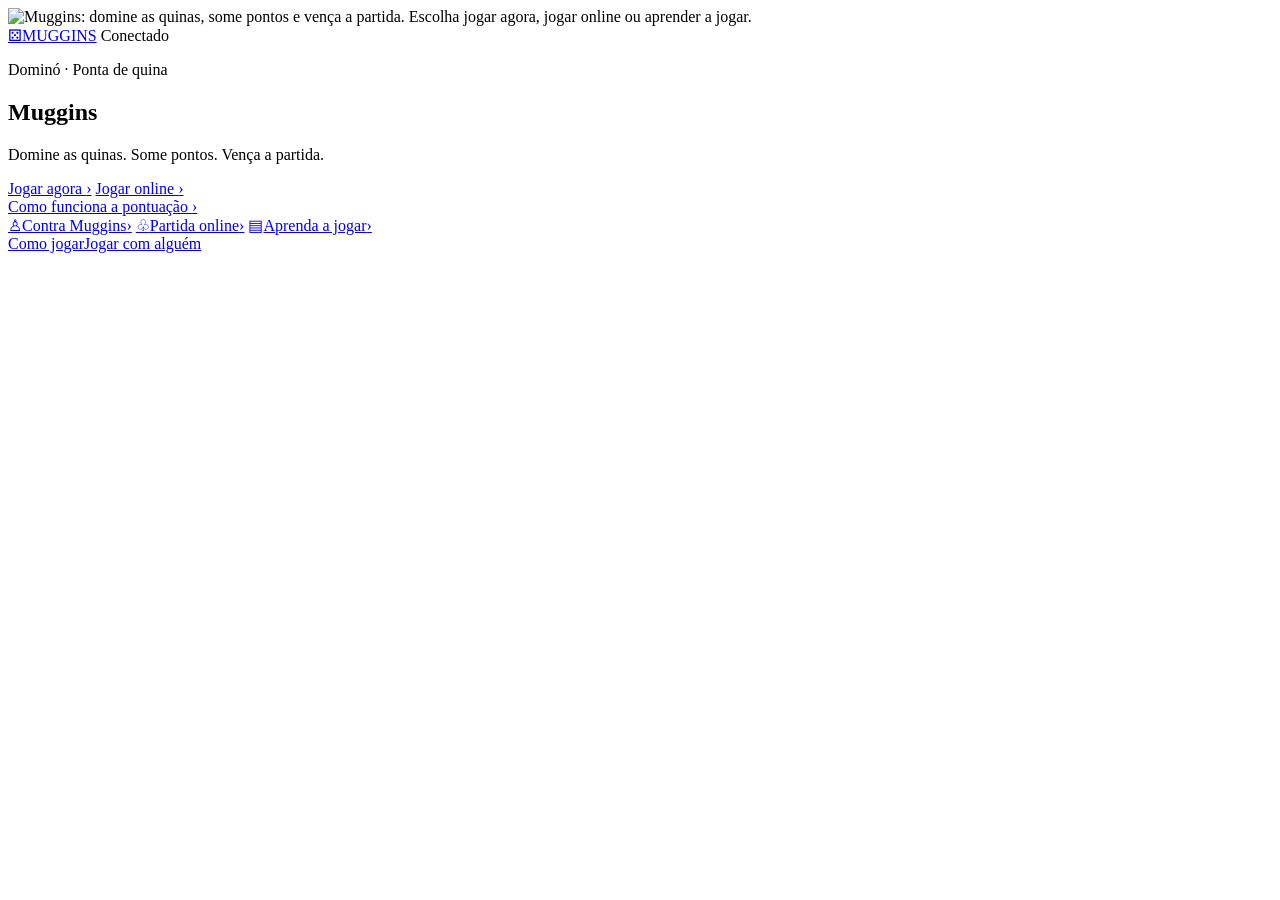
==== commit b00a023d: "Replica landing page aprovada" ====
--- a/Muggins.Web/wwwroot/index.html
+++ b/Muggins.Web/wwwroot/index.html
@@ -8,47 +8,45 @@
   <link rel="stylesheet" href="/site.css">
 </head>
 <body data-page="home">
-  <main class="app-frame">
-    <header class="site-header">
-      <a class="brand" href="/" aria-label="Muggins, início"><span class="brand-mark" aria-hidden="true"><svg viewBox="0 0 24 24" fill="none"><rect x="3" y="3" width="18" height="18" rx="5" stroke="currentColor" stroke-width="1.7"/><circle cx="8" cy="8" r="1.7" fill="currentColor"/><circle cx="16" cy="8" r="1.7" fill="currentColor"/><circle cx="8" cy="16" r="1.7" fill="currentColor"/><circle cx="16" cy="16" r="1.7" fill="currentColor"/></svg></span><span>MUGGINS</span></a>
-      <nav class="site-nav" aria-label="Navegação principal">
-        <a href="/" aria-current="page">Início</a><a href="/como-jogar.html">Como jogar</a><a href="/offline.html">Contra Muggins</a><a href="/online.html">Lobby online</a>
+  <main class="home-landing">
+    <section class="home-artboard" aria-label="Página inicial do Muggins">
+      <img class="home-reference-image" src="/images/muggins-home-reference.png" alt="Muggins: domine as quinas, some pontos e vença a partida. Escolha jogar agora, jogar online ou aprender a jogar.">
+      <nav class="home-hotspots" aria-label="Ações da página inicial">
+        <a class="home-hotspot hotspot-brand" href="/" aria-label="Muggins, início"></a>
+        <a class="home-hotspot hotspot-start" href="/" aria-label="Início"></a>
+        <a class="home-hotspot hotspot-rules" href="/como-jogar.html" aria-label="Como jogar"></a>
+        <a class="home-hotspot hotspot-about" href="/como-jogar.html#sobre" aria-label="Sobre o Muggins"></a>
+        <a class="home-hotspot hotspot-play" href="/offline.html" aria-label="Jogar agora contra Muggins"></a>
+        <a class="home-hotspot hotspot-online" href="/online.html" aria-label="Jogar online"></a>
+        <a class="home-hotspot hotspot-scoring" href="/como-jogar.html#pontuacao" aria-label="Como funciona a pontuação"></a>
+        <a class="home-hotspot hotspot-card-offline" href="/offline.html" aria-label="Contra Muggins"></a>
+        <a class="home-hotspot hotspot-card-online" href="/online.html" aria-label="Partida online"></a>
+        <a class="home-hotspot hotspot-card-rules" href="/como-jogar.html" aria-label="Aprenda a jogar"></a>
       </nav>
-      <div class="header-right"><span class="connection-pill"><span class="connection-dot" aria-hidden="true"></span>Pronto para jogar</span><a class="header-button" href="/offline.html">Entrar</a></div>
-    </header>
+    </section>
 
-    <div class="page-wrap">
-      <section class="hero-home" aria-labelledby="hero-title">
-        <div class="hero-copy">
-          <span class="eyebrow">Dominó · Ponta de quina</span>
-          <h1 id="hero-title">Muggins</h1>
-          <p>Domine as quinas. Some pontos. Vença a partida.</p>
-          <div class="hero-actions"><a class="button primary" href="/offline.html">Jogar contra Muggins <span aria-hidden="true">›</span></a><a class="button secondary" href="/online.html">Jogar online <span aria-hidden="true">›</span></a></div>
-          <a class="text-link" href="/como-jogar.html#pontuacao">Como funciona a pontuação <span aria-hidden="true">›</span></a>
+    <section class="mobile-home" aria-label="Página inicial do Muggins">
+      <header class="mobile-home-header">
+        <a class="mobile-brand" href="/" aria-label="Muggins, início"><span class="mobile-brand-mark" aria-hidden="true">⚄</span><span>MUGGINS</span></a>
+        <span class="mobile-connected"><i aria-hidden="true"></i>Conectado</span>
+      </header>
+      <div class="mobile-home-content">
+        <p class="mobile-eyebrow">Dominó · Ponta de quina</p>
+        <h1>Muggins</h1>
+        <p class="mobile-tagline">Domine as quinas. Some pontos. Vença a partida.</p>
+        <div class="mobile-actions">
+          <a class="mobile-button mobile-button-primary" href="/offline.html">Jogar agora <span aria-hidden="true">›</span></a>
+          <a class="mobile-button mobile-button-outline" href="/online.html">Jogar online <span aria-hidden="true">›</span></a>
         </div>
-        <div class="hero-art" aria-hidden="true">
-          <div class="back-deck"><span class="back-tile"></span><span class="back-tile"></span><span class="back-tile"></span></div>
-          <div class="preview-chain">
-            <div class="preview-tile horizontal"><span class="preview-half" data-v="3"></span><span class="preview-half" data-v="6"></span></div>
-            <div class="preview-tile horizontal"><span class="preview-half" data-v="6"></span><span class="preview-half" data-v="1"></span></div>
-            <div class="preview-tile horizontal"><span class="preview-half" data-v="1"></span><span class="preview-half" data-v="5"></span></div>
-            <div class="preview-tile vertical"><span class="preview-half" data-v="5"></span><span class="preview-half" data-v="5"></span></div>
-            <div class="preview-tile horizontal"><span class="preview-half" data-v="5"></span><span class="preview-half" data-v="2"></span></div>
-            <div class="preview-tile horizontal"><span class="preview-half" data-v="2"></span><span class="preview-half" data-v="4"></span></div>
-            <div class="preview-tile horizontal"><span class="preview-half" data-v="4"></span><span class="preview-half" data-v="1"></span></div>
-          </div>
-          <span class="art-decoration"></span>
-        </div>
-      </section>
-
-      <nav class="home-links" aria-label="Escolha uma área">
-        <a class="home-link-card" href="/offline.html"><svg viewBox="0 0 48 48" fill="none" stroke-width="2.2" stroke-linecap="round" stroke-linejoin="round" aria-hidden="true"><circle cx="24" cy="14" r="8"/><path d="M7 40c1-9 7-14 17-14s16 5 17 14H7z"/></svg><span>Contra Muggins</span></a>
-        <a class="home-link-card" href="/online.html"><svg viewBox="0 0 48 48" fill="none" stroke-width="2.2" stroke-linecap="round" stroke-linejoin="round" aria-hidden="true"><circle cx="18" cy="15" r="6"/><circle cx="33" cy="17" r="5"/><path d="M5 38c.7-7 5-11 13-11s12 4 13 11H5zM29 29c8-2 13 2 14 9H32"/><circle cx="9" cy="22" r="4"/><path d="M2 36c.5-5 3-8 8-9"/></svg><span>Partida online</span></a>
-        <a class="home-link-card" href="/como-jogar.html"><svg viewBox="0 0 48 48" fill="none" stroke-width="2.2" stroke-linecap="round" stroke-linejoin="round" aria-hidden="true"><path d="M24 12c-5-4-11-4-18-2v27c7-2 13-2 18 2 5-4 11-4 18-2V10c-7-2-13-2-18 2z"/><path d="M24 12v27"/></svg><span>Aprenda a jogar</span></a>
-      </nav>
-    </div>
-
-    <footer class="site-footer"><a class="footer-brand" href="/">MUGGINS</a><span>Dominó Ponta de Quina</span><nav class="footer-links" aria-label="Links do rodapé"><a href="/como-jogar.html">Regras</a><a href="/online.html">Jogar com alguém</a></nav></footer>
+        <a class="mobile-scoring" href="/como-jogar.html#pontuacao">Como funciona a pontuação <span aria-hidden="true">›</span></a>
+        <nav class="mobile-home-cards" aria-label="Escolha como jogar">
+          <a href="/offline.html"><span class="mobile-card-icon" aria-hidden="true">♙</span><span>Contra Muggins</span><span class="mobile-card-arrow" aria-hidden="true">›</span></a>
+          <a href="/online.html"><span class="mobile-card-icon" aria-hidden="true">♧</span><span>Partida online</span><span class="mobile-card-arrow" aria-hidden="true">›</span></a>
+          <a href="/como-jogar.html"><span class="mobile-card-icon" aria-hidden="true">▤</span><span>Aprenda a jogar</span><span class="mobile-card-arrow" aria-hidden="true">›</span></a>
+        </nav>
+      </div>
+      <footer class="mobile-home-footer"><a href="/como-jogar.html">Como jogar</a><a href="/online.html">Jogar com alguém</a></footer>
+    </section>
   </main>
 </body>
 </html>
